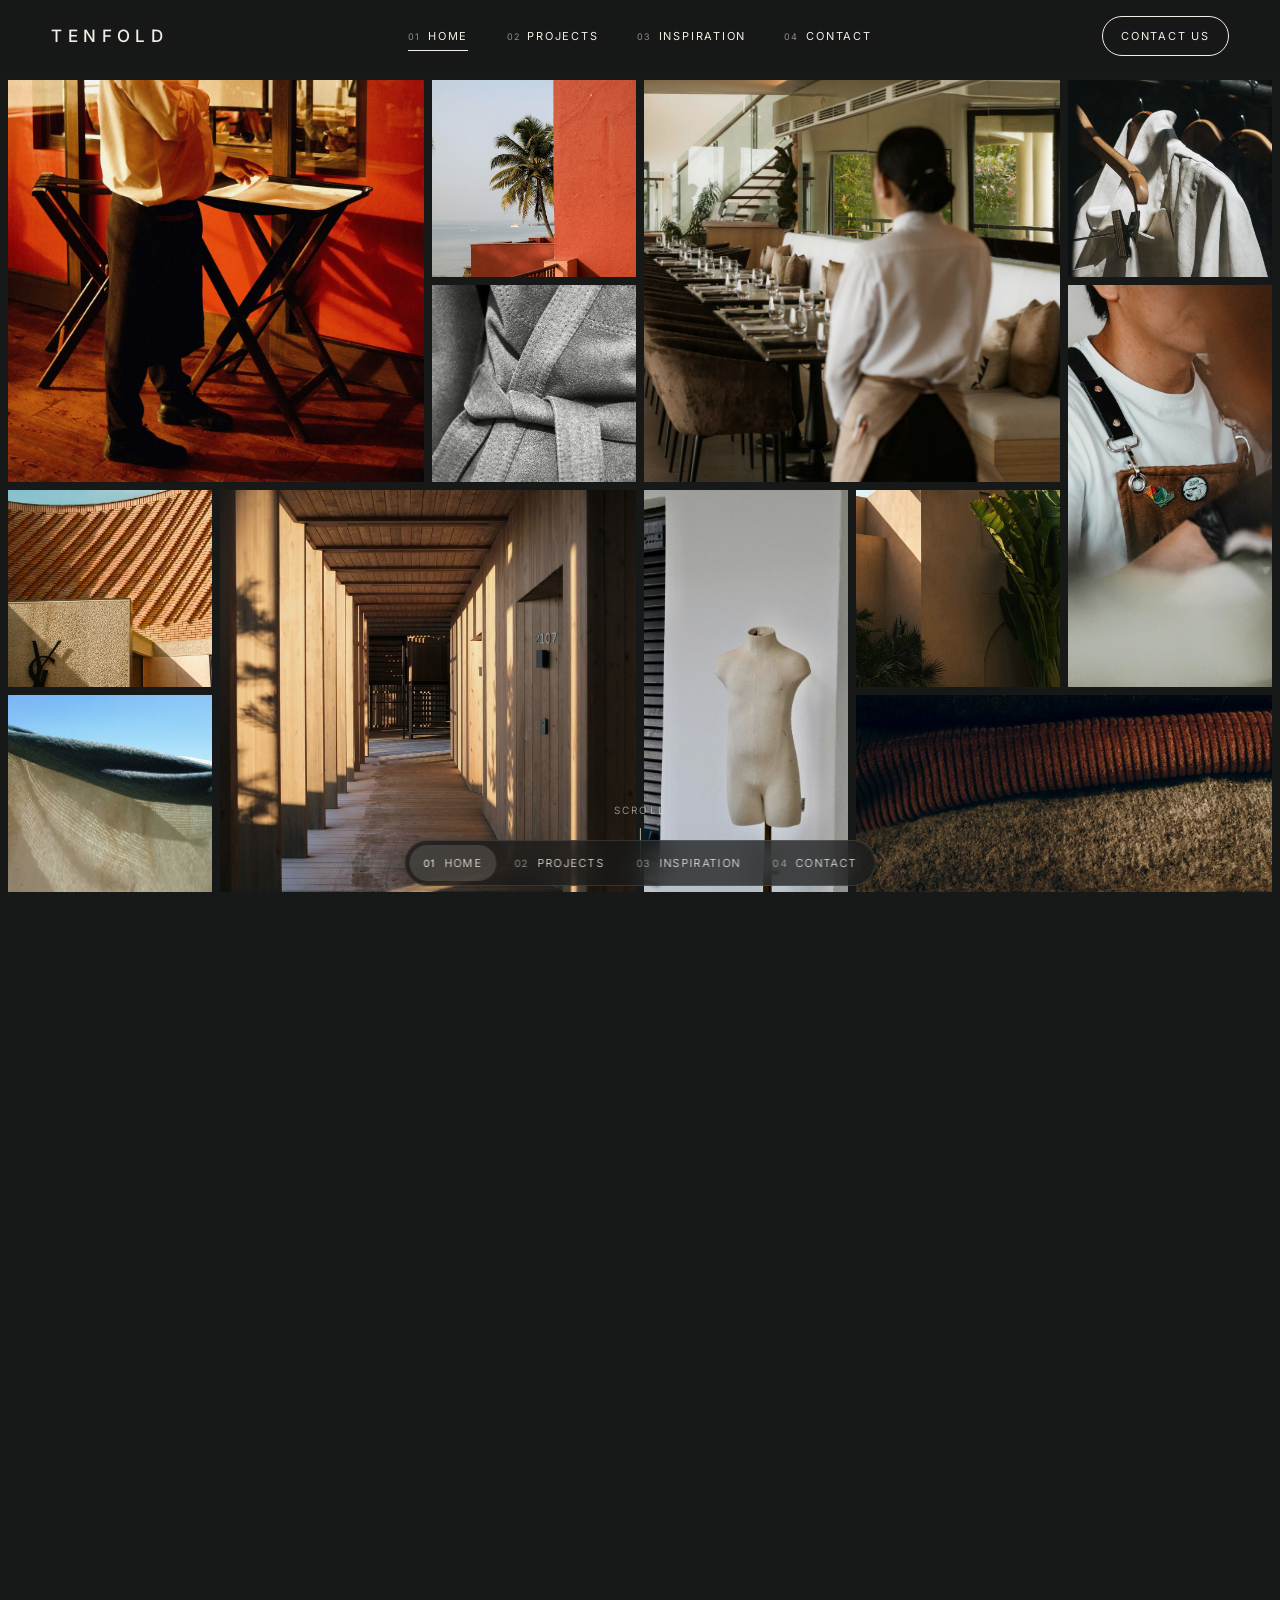
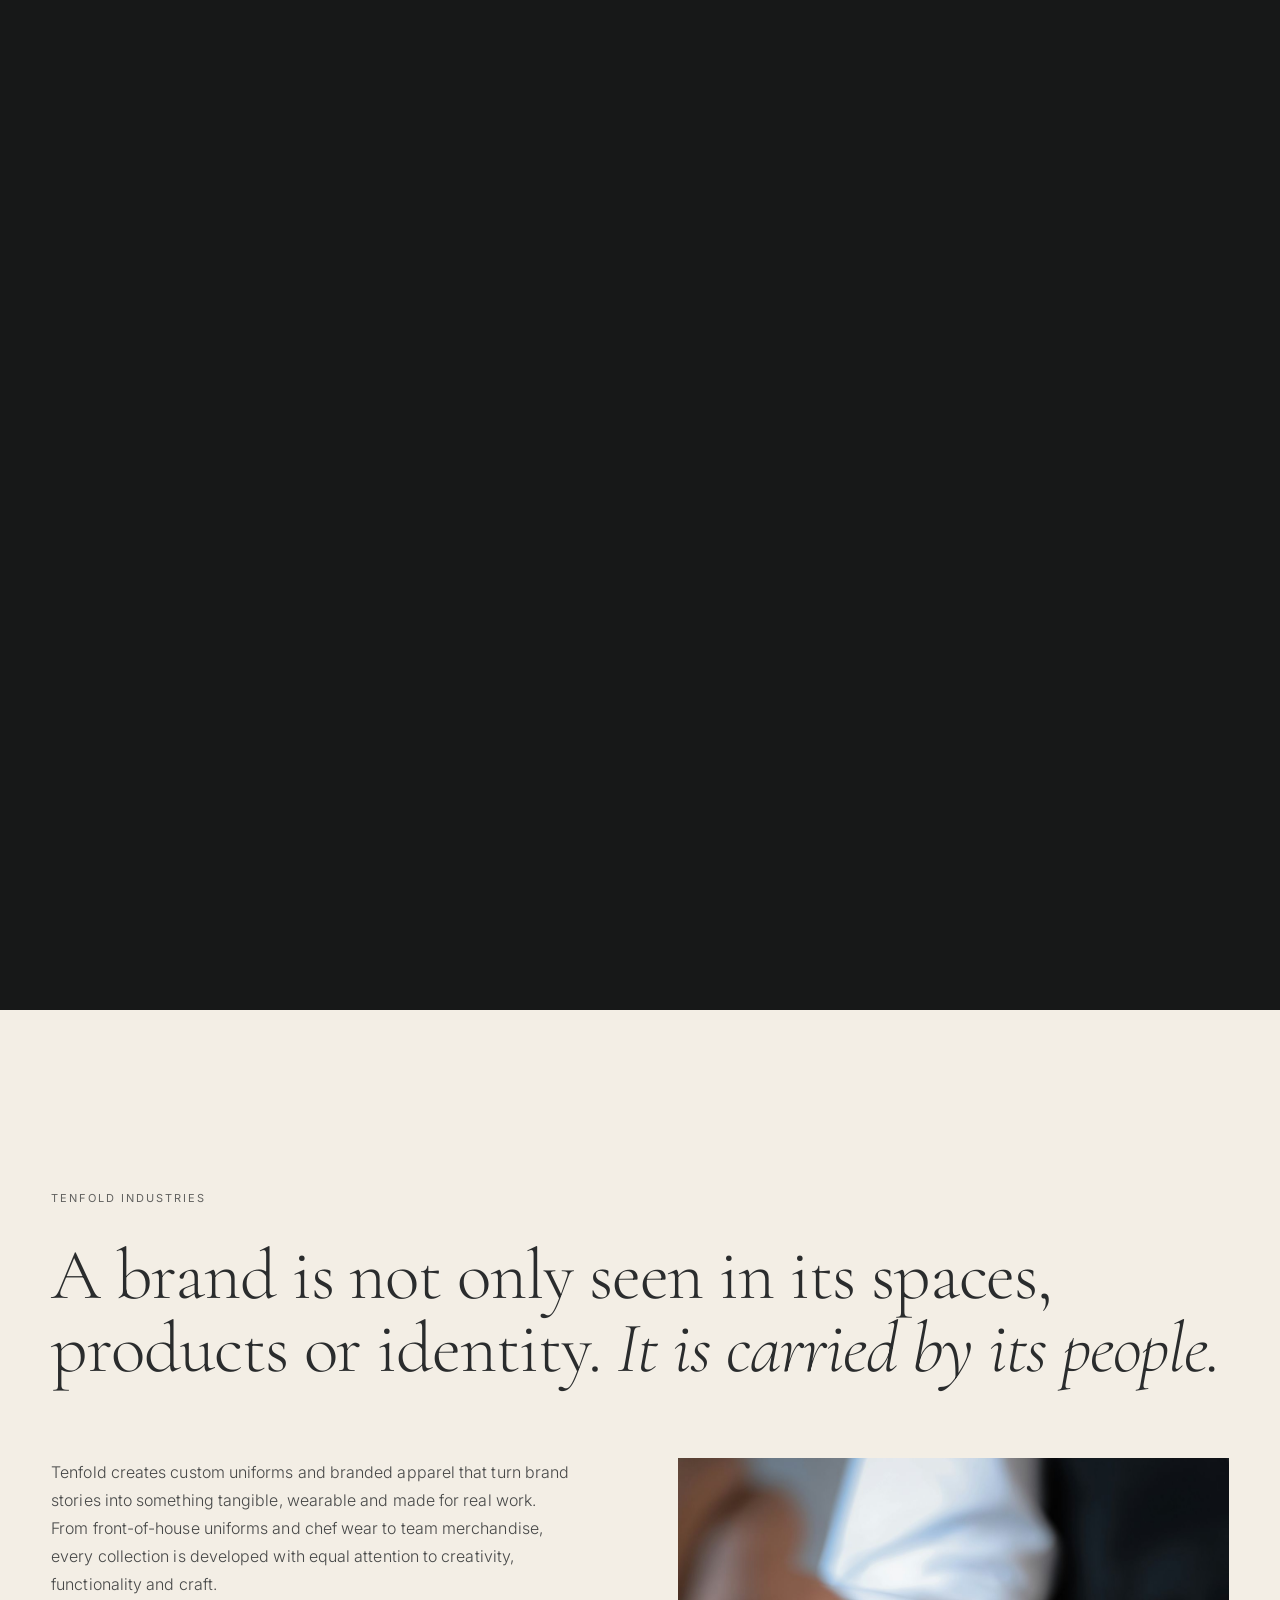
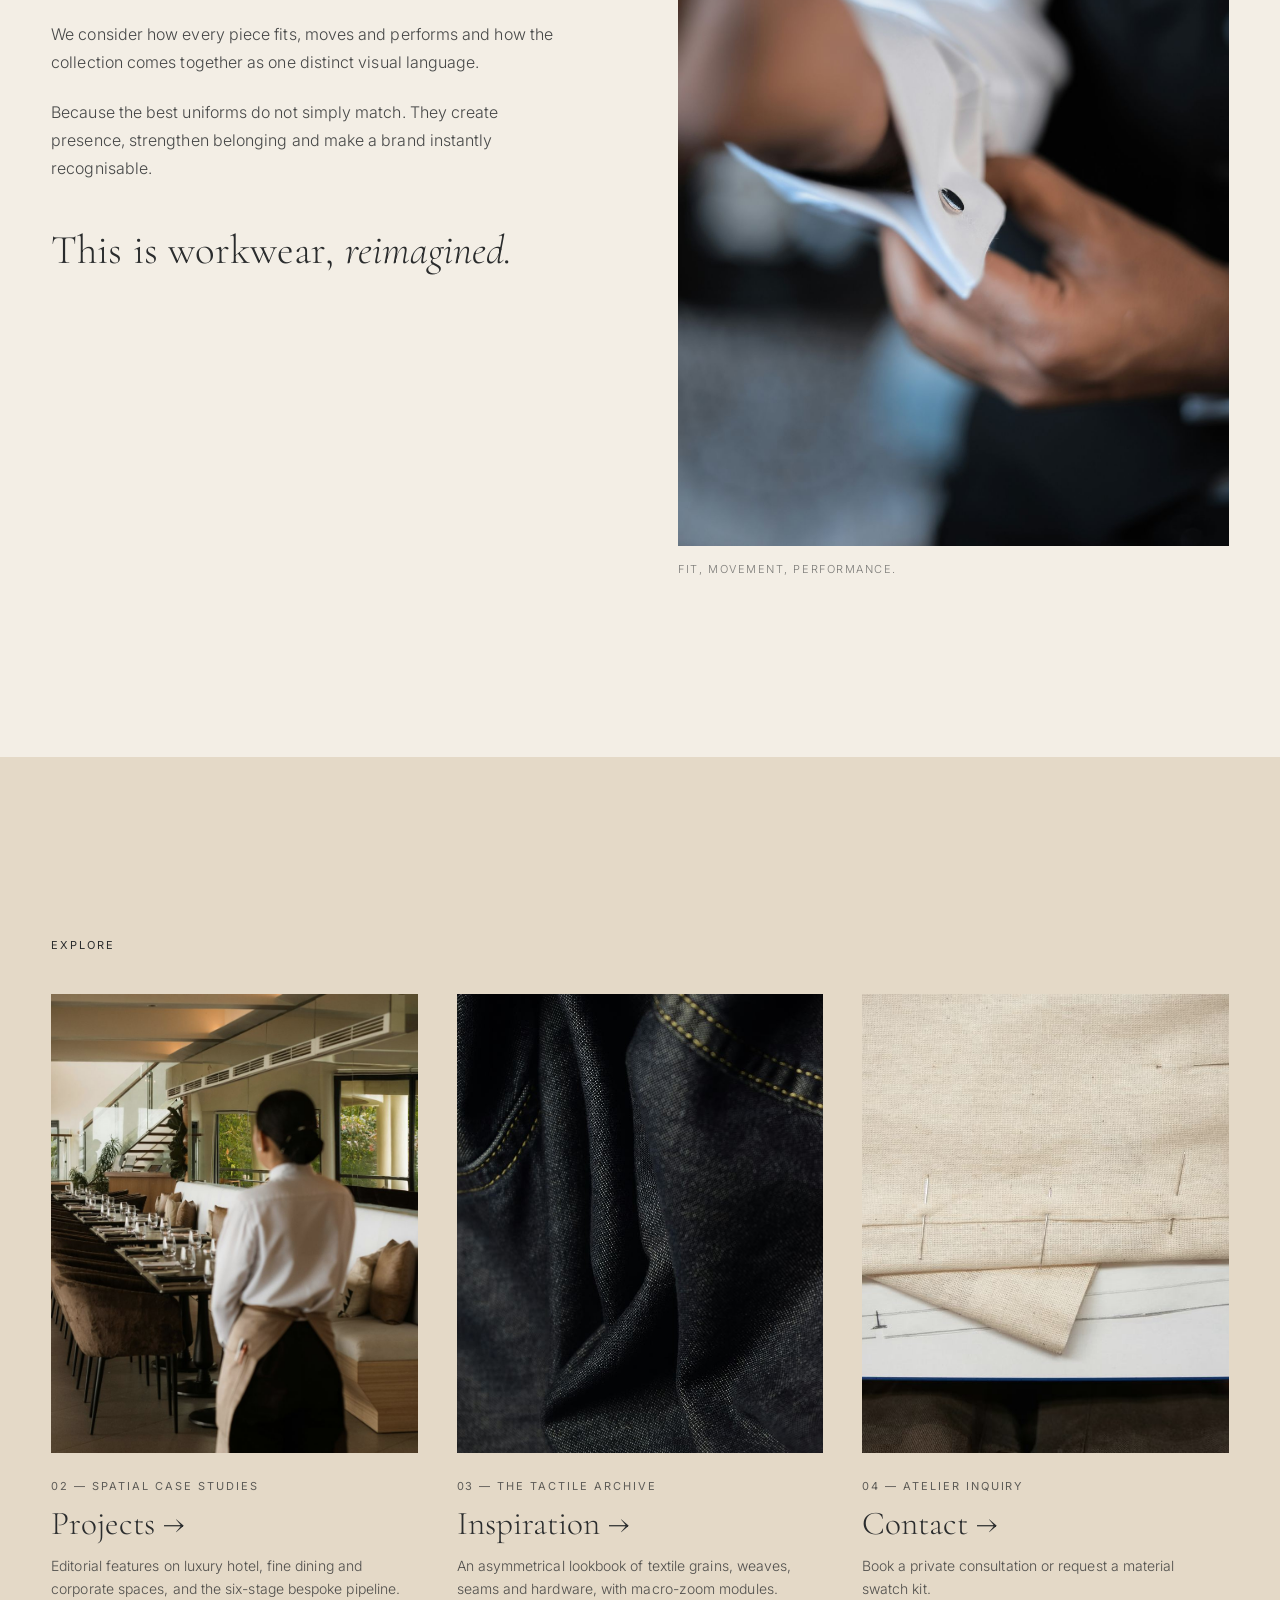
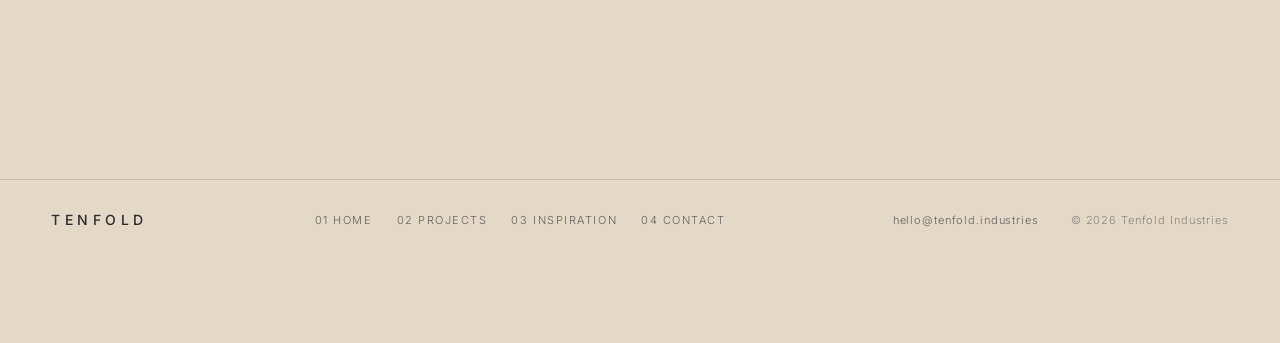
==== index.html @ e068f395 "Publish Tenfold website preview for GitHub Pages. Co-authored-by: Cursor <cursoragent@cursor.com>" ====
<!DOCTYPE html>
<html lang="en">
<head>
  <meta charset="utf-8" />
  <meta name="viewport" content="width=device-width, initial-scale=1" />
  <title>Tenfold Industries — It starts with people.</title>
  <meta name="description" content="Tenfold creates custom uniforms and branded apparel that turn brand stories into something tangible, wearable and made for real work. This is workwear, reimagined." />
  <meta property="og:title" content="Tenfold Industries — It starts with people." />
  <meta property="og:description" content="Tenfold creates custom uniforms and branded apparel that turn brand stories into something tangible, wearable and made for real work. This is workwear, reimagined." />
  <meta property="og:image" content="assets/img/foldshadows-lg.jpg" />
  <link rel="icon" href="data:image/svg+xml,%3Csvg xmlns='http://www.w3.org/2000/svg' viewBox='0 0 32 32'%3E%3Crect width='32' height='32' fill='%232a2c2d'/%3E%3Cpath d='M8 9h16v3h-6.5v11h-3V12H8z' fill='%23f3eee5'/%3E%3C/svg%3E" />
  <link rel="preconnect" href="https://fonts.googleapis.com" />
  <link rel="preconnect" href="https://fonts.gstatic.com" crossorigin />
  <link href="https://fonts.googleapis.com/css2?family=Cormorant+Garamond:ital,wght@0,300;0,400;0,500;1,300;1,400&family=Inter:wght@300;400;500&display=swap" rel="stylesheet" />
  <link rel="stylesheet" href="css/style.css" />
</head>
<body data-page="home">

  <!-- ===================== STICKY TOP NAVIGATION ===================== -->
  <header class="nav" id="nav">
    <a class="nav__brand" href="index.html" aria-label="Tenfold Industries — home">TENFOLD</a>
    <nav class="nav__links" aria-label="Primary">
      <a href="index.html" data-page="home" aria-current="page"><span>01</span>Home</a>
      <a href="projects.html" data-page="projects"><span>02</span>Projects</a>
      <a href="inspiration.html" data-page="inspiration"><span>03</span>Inspiration</a>
      <a href="contact.html" data-page="contact"><span>04</span>Contact</a>
    </nav>
    <button class="nav__cta" type="button" data-open-lightbox>Contact us</button>
    <button class="nav__burger" type="button" aria-label="Open menu" aria-expanded="false" data-menu-toggle>
      <i></i><i></i>
    </button>
  </header>

  <!-- Mobile menu -->
  <div class="menu" id="menu" aria-hidden="true">
    <a href="index.html" data-page="home"><span>01</span>Cinematic Entry</a>
    <a href="projects.html" data-page="projects"><span>02</span>Spatial Case Studies</a>
    <a href="inspiration.html" data-page="inspiration"><span>03</span>The Tactile Archive</a>
    <a href="contact.html" data-page="contact"><span>04</span>Atelier Inquiry</a>
    <button type="button" class="menu__cta" data-open-lightbox data-menu-close>Contact us</button>
  </div>

  <main id="top">

    <!-- ===================== 01. CINEMATIC ENTRY / MASTHEAD ===================== -->
    <section class="masthead" id="masthead" data-theme="dark" aria-label="Cinematic entry">
      <div class="masthead__sticky">

        <!-- Stage 2: full-bleed loop of tailored drapes & architectural silhouettes -->
        <div class="loop" id="loop" aria-hidden="true">
          <video class="loop__video" muted loop playsinline preload="none" poster="assets/img/foldshadows-lg.jpg">
            <!-- Drop final footage here: assets/video/drape-loop.mp4 (H.264, 1920×1080, 15–25s, silent) -->
            <source src="assets/video/drape-loop.mp4" type="video/mp4" />
          </video>
          <div class="loop__frames">
            <img src="assets/img/foldshadows-lg.jpg" alt="" />
            <img src="assets/img/material_thin-lg.jpg" alt="" />
            <img src="assets/img/seethrough-lg.jpg" alt="" />
            <img src="assets/img/curves-lg.jpg" alt="" />
            <img src="assets/img/workspace-lg.jpg" alt="" />
            <img src="assets/img/folds-lg.jpg" alt="" />
          </div>
          <div class="loop__veil"></div>
        </div>

        <!-- Stage 1: full-bleed photo collage -->
        <div class="collage" id="collage">
          <figure class="collage__tile t1"  style="--dx:-18vw; --dy:-10vh"><img src="assets/img/bartender-md.jpg"   alt="Bartender in a tailored shirt at a hotel bar" /></figure>
          <figure class="collage__tile t2"  style="--dx:-6vw;  --dy:-22vh"><img src="assets/img/tropical-md.jpg"    alt="Terracotta façade with palm against the sky" /></figure>
          <figure class="collage__tile t3"  style="--dx:6vw;   --dy:-20vh"><img src="assets/img/restaruants-md.jpg" alt="Server in a white shirt in a dining room" /></figure>
          <figure class="collage__tile t4"  style="--dx:20vw;  --dy:-12vh"><img src="assets/img/hangers-md.jpg"     alt="White garments on a rail" /></figure>
          <figure class="collage__tile t5"  style="--dx:-22vw; --dy:4vh"><img src="assets/img/folds-md.jpg"         alt="Knotted grey wool belt" /></figure>
          <figure class="collage__tile t6"  style="--dx:-4vw;  --dy:6vh"><img src="assets/img/waiter1-md.jpg"       alt="Barista in a leather apron" /></figure>
          <figure class="collage__tile t7"  style="--dx:4vw;   --dy:8vh"><img src="assets/img/curves-md.jpg"        alt="Curved architecture in warm light" /></figure>
          <figure class="collage__tile t8"  style="--dx:22vw;  --dy:4vh"><img src="assets/img/workspace-md.jpg"     alt="Sunlit corridor of a hotel" /></figure>
          <figure class="collage__tile t9"  style="--dx:-18vw; --dy:22vh"><img src="assets/img/blankcanvas-md.jpg"  alt="Dress form by a window" /></figure>
          <figure class="collage__tile t10" style="--dx:-5vw;  --dy:24vh"><img src="assets/img/edges-md.jpg"        alt="Shadows on a plaster wall" /></figure>
          <figure class="collage__tile t11" style="--dx:6vw;   --dy:26vh"><img src="assets/img/seethrough-md.jpg"   alt="Linen catching the light" /></figure>
          <figure class="collage__tile t12" style="--dx:18vw;  --dy:22vh"><img src="assets/img/stacking-md.jpg"     alt="Stacked textiles in earth tones" /></figure>
        </div>

        <!-- Copy that surfaces during the transition -->
        <div class="masthead__copy">
          <p class="index">[ 01. Cinematic Entry ]</p>
          <h1 class="masthead__title">It starts<br /><em>with people.</em></h1>
          <p class="masthead__sub">A modern uniform design house, bridging high fashion and functional utility.</p>
        </div>

        <div class="masthead__cue" aria-hidden="true">
          <span>Scroll</span><i></i>
        </div>
      </div>
    </section>

    <!-- ===================== MANIFESTO (homepage text) ===================== -->
    <section class="manifesto" id="manifesto" data-theme="light" aria-label="Manifesto">
      <div class="wrap manifesto__grid">
        <div class="manifesto__lead reveal">
          <p class="eyebrow">Tenfold Industries</p>
          <h2 class="display">A brand is not only seen in its spaces, products or identity. <em>It is carried by its people.</em></h2>
        </div>
        <div class="manifesto__body">
          <p class="reveal">Tenfold creates custom uniforms and branded apparel that turn brand stories into something tangible, wearable and made for real work. From front-of-house uniforms and chef wear to team merchandise, every collection is developed with equal attention to creativity, functionality and craft.</p>
          <p class="reveal">We consider how every piece fits, moves and performs and how the collection comes together as one distinct visual language.</p>
          <p class="reveal">Because the best uniforms do not simply match. They create presence, strengthen belonging and make a brand instantly recognisable.</p>
          <p class="manifesto__tag reveal">This is workwear, <em>reimagined.</em></p>
        </div>
        <figure class="manifesto__img reveal">
          <img src="assets/img/waiter2-lg.jpg" alt="A cuff being fastened on a white shirt" loading="lazy" />
          <figcaption>Fit, movement, performance.</figcaption>
        </figure>
      </div>
    </section>


    <!-- ===================== EXPLORE — doorways to the other pages ===================== -->
    <section class="explore" id="explore" data-theme="oat" aria-label="Explore">
      <div class="wrap">
        <p class="index reveal">Explore</p>
        <div class="explore__grid">
          <a class="card reveal" href="projects.html">
            <figure><img src="assets/img/restaruants-md.jpg" alt="Server in a white shirt in a dining room" loading="lazy" /></figure>
            <p class="eyebrow">02 — Spatial Case Studies</p>
            <h3>Projects <em>→</em></h3>
            <p>Editorial features on luxury hotel, fine dining and corporate spaces, and the six-stage bespoke pipeline.</p>
          </a>
          <a class="card reveal" href="inspiration.html">
            <figure><img src="assets/img/material_denim-md.jpg" alt="Selvedge denim detail" loading="lazy" /></figure>
            <p class="eyebrow">03 — The Tactile Archive</p>
            <h3>Inspiration <em>→</em></h3>
            <p>An asymmetrical lookbook of textile grains, weaves, seams and hardware, with macro-zoom modules.</p>
          </a>
          <a class="card reveal" href="contact.html">
            <figure><img src="assets/img/measurements-md.jpg" alt="Pattern paper and measuring tools" loading="lazy" /></figure>
            <p class="eyebrow">04 — Atelier Inquiry</p>
            <h3>Contact <em>→</em></h3>
            <p>Book a private consultation or request a material swatch kit.</p>
          </a>
        </div>
      </div>
    </section>
  </main>

  <!-- ===================== STICKY FOOTER NAVIGATION (slim) ===================== -->
  <footer class="footer footer--slim" data-theme="oat">
    <div class="wrap footer__slim">
      <a class="footer__brand" href="index.html">TENFOLD</a>
      <nav class="footer__nav" aria-label="Footer"><a href="index.html">01 Home</a> <a href="projects.html">02 Projects</a> <a href="inspiration.html">03 Inspiration</a> <a href="contact.html">04 Contact</a></nav>
      <a class="footer__mail" href="mailto:hello@tenfold.industries">hello@tenfold.industries</a>
      <span class="footer__copy">© <span class="year"></span> Tenfold Industries</span>
    </div>
  </footer>

  <!-- ===================== STICKY BOTTOM DOCK (secondary navigation) ===================== -->
  <nav class="dock" id="dock" aria-label="Page index">
    <a href="index.html" data-page="home"><b>01</b><span>Home</span></a>
    <a href="projects.html" data-page="projects"><b>02</b><span>Projects</span></a>
    <a href="inspiration.html" data-page="inspiration"><b>03</b><span>Inspiration</span></a>
    <a href="contact.html" data-page="contact"><b>04</b><span>Contact</span></a>
  </nav>

  <!-- ===================== CONTACT LIGHTBOX ===================== -->
  <div class="lightbox" id="lightbox" role="dialog" aria-modal="true" aria-labelledby="lb-title" aria-hidden="true">
    <div class="lightbox__backdrop" data-close-lightbox></div>
    <div class="lightbox__panel">
      <button type="button" class="lightbox__close" aria-label="Close" data-close-lightbox>×</button>
      <figure class="lightbox__img"><img src="assets/img/blankcanvas-md.jpg" alt="" /></figure>
      <form class="form" id="form-contact" novalidate>
        <p class="eyebrow">Contact us</p>
        <h3 id="lb-title">Tell us about <em>your people.</em></h3>
        <div class="field"><label for="l-name">Name</label><input id="l-name" name="name" type="text" required /></div>
        <div class="field"><label for="l-email">Email</label><input id="l-email" name="email" type="email" required /></div>
        <div class="field"><label for="l-msg">Message</label><textarea id="l-msg" name="message" rows="4" required></textarea></div>
        <button type="submit" class="btn btn--solid">Send</button>
        <p class="form__ok" role="status" aria-live="polite"></p>
        <p class="lightbox__alt">Or write to <a href="mailto:hello@tenfold.industries">hello@tenfold.industries</a></p>
      </form>
    </div>
  </div>

  <script src="js/main.js" defer></script>
</body>
</html>
---- css/style.css ----
/* =====================================================================
   TENFOLD INDUSTRIES — Website 2.0
   Design system: "Heavy Minimalism"
   Aman-level serenity · Nordic Knots-level tactility · Samanamel-level restraint
   ===================================================================== */

:root {
  /* palette — warm alabaster, soft oat, sage, charcoal slate */
  --alabaster: #f3eee5;
  --oat: #e4d9c7;
  --oat-deep: #cfc1a9;
  --sage: #8c9a86;
  --sage-deep: #6f7d6a;
  --slate: #2a2c2d;
  --ink: #171818;
  --clay: #a9573a;
  --line: rgba(23, 24, 24, 0.14);
  --line-light: rgba(243, 238, 229, 0.18);

  /* type */
  --serif: "Cormorant Garamond", "Cormorant", Garamond, "Times New Roman", serif;
  --sans: "Inter", -apple-system, BlinkMacSystemFont, "Helvetica Neue", Arial, sans-serif;

  /* rhythm */
  --gutter: clamp(20px, 4vw, 64px);
  --section: clamp(96px, 14vw, 200px);
  --nav-h: 72px;
  --dock-h: 44px;
  --ease: cubic-bezier(0.22, 0.61, 0.36, 1);
  --ease-out: cubic-bezier(0.16, 1, 0.3, 1);
}

/* ---------- reset ---------- */
*, *::before, *::after { box-sizing: border-box; }
html { scroll-behavior: smooth; -webkit-text-size-adjust: 100%; }
body {
  margin: 0;
  font-family: var(--sans);
  font-weight: 300;
  font-size: 15px;
  line-height: 1.65;
  letter-spacing: 0.005em;
  color: var(--slate);
  background: var(--alabaster);
  -webkit-font-smoothing: antialiased;
  -moz-osx-font-smoothing: grayscale;
  overflow-x: hidden;
}
img, video { display: block; max-width: 100%; height: auto; }
a { color: inherit; text-decoration: none; }
button { font: inherit; color: inherit; background: none; border: 0; cursor: pointer; }
h1, h2, h3, h4, p, figure, ol, ul, blockquote, address { margin: 0; }
ol, ul { padding: 0; list-style: none; }
address { font-style: normal; }
::selection { background: var(--sage); color: var(--alabaster); }

.wrap { width: 100%; max-width: 1560px; margin: 0 auto; padding-inline: var(--gutter); }

/* ---------- type scale ---------- */
.display {
  font-family: var(--serif);
  font-weight: 300;
  font-size: clamp(38px, 5.6vw, 92px);
  line-height: 1.02;
  letter-spacing: -0.015em;
  text-wrap: balance;
}
.display em, .display-sm em, h3 em, h1 em { font-style: italic; font-weight: 300; }
.display-sm {
  font-family: var(--serif);
  font-weight: 300;
  font-size: clamp(30px, 3.4vw, 54px);
  line-height: 1.06;
  letter-spacing: -0.01em;
}
.eyebrow, .index {
  font-family: var(--sans);
  font-weight: 400;
  font-size: 11px;
  letter-spacing: 0.18em;
  text-transform: uppercase;
  opacity: 0.72;
}
.index { opacity: 0.6; margin-bottom: 28px; }

/* ---------- reveal on scroll ---------- */
.reveal {
  opacity: 0;
  transform: translateY(28px);
  transition: opacity 1.1s var(--ease-out), transform 1.1s var(--ease-out);
}
.reveal.is-in { opacity: 1; transform: none; }
@media (prefers-reduced-motion: reduce) {
  .reveal { opacity: 1; transform: none; transition: none; }
  html { scroll-behavior: auto; }
}

/* ---------- buttons ---------- */
.btn {
  display: inline-flex; align-items: center; gap: 12px;
  height: 52px; padding: 0 28px;
  font-size: 12px; font-weight: 400; letter-spacing: 0.16em; text-transform: uppercase;
  border-radius: 999px;
  transition: background 0.5s var(--ease), color 0.5s var(--ease), border-color 0.5s var(--ease), transform 0.5s var(--ease);
}
.btn--solid { background: var(--slate); color: var(--alabaster); }
.btn--solid:hover { background: var(--ink); transform: translateY(-1px); }
.btn--line { border: 1px solid currentColor; }
.btn--line:hover { background: var(--slate); color: var(--alabaster); border-color: var(--slate); }

/* =====================================================================
   NAVIGATION — sticky top bar
   ===================================================================== */
.nav {
  position: fixed; inset: 0 0 auto 0; z-index: 60;
  height: var(--nav-h);
  display: grid; grid-template-columns: 1fr auto 1fr; align-items: center;
  padding-inline: var(--gutter);
  color: var(--alabaster);
  mix-blend-mode: normal;
  transition: color 0.6s var(--ease), background 0.6s var(--ease), backdrop-filter 0.6s;
}
.nav::before {
  content: ""; position: absolute; inset: 0; z-index: -1;
  background: linear-gradient(to bottom, rgba(23,24,24,0.42), rgba(23,24,24,0));
  opacity: 1; transition: opacity 0.6s var(--ease);
}
.nav.is-light { color: var(--slate); }
.nav.is-light::before { opacity: 0; }
.nav.is-scrolled { backdrop-filter: blur(14px); -webkit-backdrop-filter: blur(14px); }
.nav.is-scrolled.is-light { background: rgba(243, 238, 229, 0.78); }
.nav.is-scrolled.is-light::before { opacity: 0; }
.nav.is-scrolled:not(.is-light) { background: rgba(23, 24, 24, 0.5); }
.nav.is-scrolled:not(.is-light)::before { opacity: 0; }

.nav__brand {
  font-family: var(--sans); font-weight: 500; font-size: 17px; letter-spacing: 0.32em;
  justify-self: start;
}
.nav__links { display: flex; gap: clamp(22px, 3vw, 44px); justify-self: center; }
.nav__links a, .nav__cta {
  font-size: 11px; letter-spacing: 0.16em; text-transform: uppercase; font-weight: 400;
  position: relative; padding-block: 6px;
}
.nav__links a span { font-size: 9px; opacity: 0.55; margin-right: 8px; letter-spacing: 0.1em; }
.nav__links a::after {
  content: ""; position: absolute; left: 0; right: 0; bottom: 0; height: 1px;
  background: currentColor; transform: scaleX(0); transform-origin: left;
  transition: transform 0.5s var(--ease);
}
.nav__links a:hover::after, .nav__links a.is-active::after { transform: scaleX(1); }
.nav__cta { justify-self: end; border: 1px solid currentColor; border-radius: 999px; padding: 10px 18px; transition: background 0.4s, color 0.4s; }
.nav__cta:hover { background: currentColor; }
.nav__cta:hover { color: var(--alabaster); background: var(--slate); border-color: var(--slate); }
.nav:not(.is-light) .nav__cta:hover { color: var(--slate); background: var(--alabaster); border-color: var(--alabaster); }

.nav__burger { display: none; justify-self: end; width: 40px; height: 40px; position: relative; }
.nav__burger i { position: absolute; left: 8px; right: 8px; height: 1px; background: currentColor; transition: transform 0.4s var(--ease), top 0.4s var(--ease); }
.nav__burger i:nth-child(1) { top: 15px; }
.nav__burger i:nth-child(2) { top: 24px; }
.nav__burger[aria-expanded="true"] i:nth-child(1) { top: 20px; transform: rotate(45deg); }
.nav__burger[aria-expanded="true"] i:nth-child(2) { top: 20px; transform: rotate(-45deg); }

.menu {
  position: fixed; inset: 0; z-index: 55;
  background: var(--slate); color: var(--alabaster);
  display: flex; flex-direction: column; justify-content: center; gap: 8px;
  padding: var(--gutter);
  opacity: 0; pointer-events: none; transition: opacity 0.5s var(--ease);
}
.menu.is-open { opacity: 1; pointer-events: auto; }
.menu a { font-family: var(--serif); font-size: clamp(34px, 9vw, 56px); line-height: 1.1; font-weight: 300; }
.menu a span { font-family: var(--sans); font-size: 11px; letter-spacing: 0.16em; opacity: 0.5; margin-right: 16px; vertical-align: middle; }
.menu a.is-active { font-style: italic; }
.menu__cta { margin-top: 32px; align-self: flex-start; border: 1px solid currentColor; border-radius: 999px; padding: 14px 26px; font-size: 12px; letter-spacing: 0.16em; text-transform: uppercase; }

/* =====================================================================
   01. CINEMATIC ENTRY — masthead
   Stage 1: collage · Stage 2: loop. Driven by --p (0 → 1) set in JS.
   ===================================================================== */
.masthead { position: relative; height: 290vh; background: var(--ink); color: var(--alabaster); --p: 0; }
.masthead__sticky { position: sticky; top: 0; height: 100vh; height: 100svh; overflow: hidden; }

/* -- loop -- */
.loop { position: absolute; inset: 0; opacity: calc((var(--p) - 0.38) / 0.3); }
.loop__video, .loop__frames { position: absolute; inset: 0; }
.loop__video { width: 100%; height: 100%; object-fit: cover; opacity: 0; transition: opacity 1.4s var(--ease); }
.loop.has-video .loop__video { opacity: 1; }
.loop.has-video .loop__frames { display: none; }
.loop__frames img {
  position: absolute; inset: -6%; width: 112%; height: 112%; object-fit: cover;
  opacity: 0; animation: loopFrame 36s infinite var(--ease);
  filter: saturate(0.92) contrast(1.02);
}
.loop__frames img:nth-child(1) { animation-delay: 0s; }
.loop__frames img:nth-child(2) { animation-delay: 6s; }
.loop__frames img:nth-child(3) { animation-delay: 12s; }
.loop__frames img:nth-child(4) { animation-delay: 18s; }
.loop__frames img:nth-child(5) { animation-delay: 24s; }
.loop__frames img:nth-child(6) { animation-delay: 30s; }
@keyframes loopFrame {
  0%   { opacity: 0; transform: scale(1) translate3d(0, 0, 0); }
  5%   { opacity: 1; }
  18%  { opacity: 1; }
  25%  { opacity: 0; transform: scale(1.08) translate3d(-1.5%, 1%, 0); }
  100% { opacity: 0; transform: scale(1.08) translate3d(-1.5%, 1%, 0); }
}
.loop__veil {
  position: absolute; inset: 0;
  background:
    linear-gradient(to top, rgba(23,24,24,0.72) 0%, rgba(23,24,24,0.15) 45%, rgba(23,24,24,0.1) 100%);
}
.loop.is-paused .loop__frames img { animation-play-state: paused; }

/* -- collage -- */
.collage {
  position: absolute; inset: 0; z-index: 2;
  display: grid; gap: 8px; padding: calc(var(--nav-h) + 8px) 8px 8px;
  grid-template-columns: repeat(6, 1fr);
  grid-template-rows: repeat(4, 1fr);
  opacity: calc(1 - (var(--p) - 0.42) / 0.22);
  pointer-events: none;
}
.collage__tile { position: relative; overflow: hidden; background: var(--slate);
  transform: translate3d(calc(var(--dx) * var(--p) * 1.15), calc(var(--dy) * var(--p) * 1.15), 0) scale(calc(1 + var(--p) * 0.12));
  will-change: transform;
}
.collage__tile img { width: 100%; height: 100%; object-fit: cover; filter: saturate(0.9); transform: scale(1.02); }

/* Asymmetrical phonebook layout — 6×4 cells */
.t1  { grid-column: 1 / span 2; grid-row: 1 / span 2; }
.t2  { grid-column: 3 / span 1; grid-row: 1 / span 1; }
.t3  { grid-column: 4 / span 2; grid-row: 1 / span 2; }
.t4  { grid-column: 6 / span 1; grid-row: 1 / span 1; }
.t5  { grid-column: 3 / span 1; grid-row: 2 / span 1; }
.t6  { grid-column: 6 / span 1; grid-row: 2 / span 2; }
.t7  { grid-column: 1 / span 1; grid-row: 3 / span 1; }
.t8  { grid-column: 2 / span 2; grid-row: 3 / span 2; }
.t9  { grid-column: 4 / span 1; grid-row: 3 / span 2; }
.t10 { grid-column: 5 / span 1; grid-row: 3 / span 1; }
.t11 { grid-column: 1 / span 1; grid-row: 4 / span 1; }
.t12 { grid-column: 5 / span 2; grid-row: 4 / span 1; }

/* -- copy -- */
.masthead__copy {
  position: absolute; z-index: 3; left: var(--gutter); right: var(--gutter); bottom: clamp(72px, 12vh, 140px);
  opacity: calc((var(--p) - 0.55) / 0.2);
  transform: translateY(calc((1 - clamp(0, (var(--p) - 0.55) / 0.25, 1)) * 36px));
  max-width: 1100px;
}
.masthead__copy .index { margin-bottom: 20px; }
.masthead__title {
  font-family: var(--serif); font-weight: 300;
  font-size: clamp(56px, 10.5vw, 176px); line-height: 0.92; letter-spacing: -0.025em;
  text-transform: uppercase;
}
.masthead__title em { text-transform: none; }
.masthead__sub { margin-top: 28px; max-width: 420px; font-size: 14px; opacity: 0.8; }

.masthead__cue {
  position: absolute; z-index: 4; left: 50%; bottom: 28px; transform: translateX(-50%);
  display: flex; flex-direction: column; align-items: center; gap: 10px;
  font-size: 10px; letter-spacing: 0.22em; text-transform: uppercase; opacity: calc(0.7 - var(--p) * 2);
}
.masthead__cue i { width: 1px; height: 44px; background: currentColor; transform-origin: top; animation: cue 2.2s infinite var(--ease); }
@keyframes cue { 0% { transform: scaleY(0); } 50% { transform: scaleY(1); } 100% { transform: scaleY(0); transform-origin: bottom; } }

/* Fallback for browsers without CSS calc-driven opacity clamping: clamp via JS classes */
.masthead.stage-2 .collage { pointer-events: none; }

/* =====================================================================
   MANIFESTO
   ===================================================================== */
.manifesto { background: var(--alabaster); padding-block: var(--section); }
.manifesto__grid {
  display: grid; grid-template-columns: 1fr 1fr; column-gap: clamp(32px, 6vw, 120px); row-gap: 72px;
}
.manifesto__lead { grid-column: 1 / -1; max-width: 1180px; }
.manifesto__lead .eyebrow { margin-bottom: 32px; }
.manifesto__body { display: flex; flex-direction: column; gap: 22px; max-width: 520px; font-size: 16px; line-height: 1.75; }
.manifesto__body p { color: rgba(42, 44, 45, 0.86); }
.manifesto__tag { font-family: var(--serif); font-size: clamp(30px, 3.2vw, 46px); line-height: 1.1; color: var(--slate) !important; margin-top: 24px; }
.manifesto__img { position: relative; }
.manifesto__img img { width: 100%; aspect-ratio: 4 / 5; object-fit: cover; }
.manifesto__img figcaption { margin-top: 14px; font-size: 11px; letter-spacing: 0.14em; text-transform: uppercase; opacity: 0.6; }

/* =====================================================================
   EXPLORE — doorways from the homepage to the other three pages
   ===================================================================== */
.explore { background: var(--oat); padding-block: var(--section); }
.explore .index { margin-bottom: 40px; }
.explore__grid { display: grid; grid-template-columns: repeat(3, 1fr); gap: clamp(20px, 3vw, 48px); }
.card { display: block; }
.card figure { overflow: hidden; margin-bottom: 24px; background: var(--oat-deep); }
.card figure img { width: 100%; aspect-ratio: 4 / 5; object-fit: cover; filter: saturate(0.9); transition: transform 1.2s var(--ease-out), filter 1.2s var(--ease-out); }
.card:hover figure img { transform: scale(1.04); filter: saturate(1); }
.card .eyebrow { margin-bottom: 12px; }
.card h3 { font-family: var(--serif); font-weight: 300; font-size: clamp(28px, 2.6vw, 40px); line-height: 1.05; margin-bottom: 12px; }
.card h3 em { font-style: normal; display: inline-block; transition: transform 0.6s var(--ease-out); }
.card:hover h3 em { transform: translateX(8px); }
.card p:not(.eyebrow) { font-size: 14px; color: rgba(42,44,45,0.8); max-width: 360px; }

/* =====================================================================
   02. SPATIAL CASE STUDIES — projects
   ===================================================================== */
.projects { background: var(--oat); padding-block: var(--section) 0; }
.section-head { max-width: 1180px; margin-bottom: clamp(64px, 9vw, 140px); }
.section-head__note { margin-top: 32px; max-width: 480px; font-size: 15px; opacity: 0.8; }

.feature {
  display: grid; grid-template-columns: 7fr 5fr; gap: clamp(32px, 5vw, 96px);
  padding: 0 var(--gutter) clamp(96px, 12vw, 180px);
  max-width: 1560px; margin: 0 auto; align-items: start;
}
.feature--flip .feature__media { order: 2; }
.feature__media img { width: 100%; aspect-ratio: 4 / 5; object-fit: cover; }
.feature__text { position: sticky; top: calc(var(--nav-h) + 24px); padding-top: 8px; }
.feature__num { font-family: var(--serif); font-size: clamp(64px, 7vw, 120px); line-height: 0.9; font-weight: 300; opacity: 0.22; margin-bottom: 24px; }
.feature__text .eyebrow { margin-bottom: 20px; }
.feature__text h3 { font-family: var(--serif); font-weight: 300; font-size: clamp(30px, 3.2vw, 50px); line-height: 1.06; letter-spacing: -0.01em; margin-bottom: 24px; }
.feature__text > p:not(.feature__num):not(.eyebrow) { max-width: 460px; font-size: 15px; line-height: 1.75; color: rgba(42,44,45,0.86); }
.spec { margin-top: 32px; border-top: 1px solid var(--line); }
.spec li { display: grid; grid-template-columns: 110px 1fr; gap: 16px; padding: 12px 0; border-bottom: 1px solid var(--line); font-size: 13px; }
.spec li span { font-size: 10px; letter-spacing: 0.16em; text-transform: uppercase; opacity: 0.55; padding-top: 2px; }
.feature__detail { margin-top: clamp(24px, 3vw, 48px); width: 42%; margin-left: auto; }
.feature--flip .feature__detail { margin-left: 0; margin-right: auto; }
.feature__detail img { aspect-ratio: 4 / 5; object-fit: cover; width: 100%; }

/* -- process / bespoke pipeline -- */
.process { background: var(--alabaster); padding-block: var(--section); border-top: 1px solid var(--line); }
.process__grid { display: grid; grid-template-columns: 5fr 7fr; gap: clamp(40px, 6vw, 120px); align-items: start; }
.process__sticky { position: sticky; top: calc(var(--nav-h) + 32px); }
.process__sticky .eyebrow { margin-bottom: 24px; }
.process__note { margin-top: 24px; max-width: 380px; font-size: 15px; opacity: 0.8; margin-bottom: 36px; }
.steps { border-top: 1px solid var(--line); }
.step { display: grid; grid-template-columns: 160px 1fr; gap: clamp(24px, 3vw, 48px); padding: 40px 0; border-bottom: 1px solid var(--line); align-items: start; }
.step figure img { width: 100%; aspect-ratio: 4 / 5; object-fit: cover; }
.step__num { font-size: 11px; letter-spacing: 0.18em; text-transform: uppercase; opacity: 0.6; margin-bottom: 16px; }
.step h4 { font-family: var(--serif); font-weight: 300; font-size: clamp(24px, 2.3vw, 34px); line-height: 1.12; margin-bottom: 16px; letter-spacing: -0.005em; }
.step p:not(.step__num) { max-width: 520px; font-size: 15px; line-height: 1.75; color: rgba(42,44,45,0.84); }

/* =====================================================================
   03. THE TACTILE ARCHIVE — inspiration
   ===================================================================== */
.archive { background: var(--slate); color: var(--alabaster); padding-block: var(--section); }
.archive .index { opacity: 0.55; }
.archive .section-head__note { opacity: 0.6; }

.lookbook {
  display: grid; gap: 10px; padding-inline: 10px;
  grid-template-columns: repeat(12, 1fr);
  grid-auto-rows: 10vw;
}
.swatch { position: relative; overflow: hidden; background: var(--ink); }
.swatch img { width: 100%; height: 100%; object-fit: cover; transform-origin: var(--mx, 50%) var(--my, 50%); transition: transform 0.9s var(--ease-out), filter 0.9s var(--ease-out); filter: saturate(0.9); }
.swatch figcaption {
  position: absolute; left: 18px; right: 18px; bottom: 16px; z-index: 2;
  display: flex; flex-direction: column; gap: 2px;
  font-size: 11px; letter-spacing: 0.08em; opacity: 0.85;
  text-shadow: 0 1px 12px rgba(0,0,0,0.5);
  transition: opacity 0.5s var(--ease);
}
.swatch figcaption span { font-family: var(--serif); font-size: 20px; letter-spacing: 0; line-height: 1.1; }
.swatch::after {
  content: ""; position: absolute; inset: 0; z-index: 1;
  background: linear-gradient(to top, rgba(23,24,24,0.55), rgba(23,24,24,0) 45%);
  transition: opacity 0.6s var(--ease);
}
/* macro-zoom modules */
.swatch.zoom { cursor: zoom-in; }
.swatch.zoom::before {
  content: "+"; position: absolute; top: 14px; right: 16px; z-index: 3;
  width: 30px; height: 30px; display: grid; place-items: center;
  border: 1px solid rgba(243,238,229,0.5); border-radius: 50%;
  font-family: var(--serif); font-size: 20px; line-height: 1; opacity: 0.8;
  transition: opacity 0.4s;
}
.swatch.zoom.is-zooming img { transform: scale(var(--z, 2.2)); filter: saturate(1); transition-duration: 0.5s; }
.swatch.zoom.is-zooming::after, .swatch.zoom.is-zooming::before, .swatch.zoom.is-zooming figcaption { opacity: 0; }

/* text swatches */
.swatch--text { background: var(--oat); color: var(--slate); display: grid; place-items: center; padding: clamp(24px, 3vw, 48px); }
.swatch--text::after { display: none; }
.swatch--sage { background: var(--sage); color: var(--alabaster); }
.swatch--text blockquote p { font-family: var(--serif); font-weight: 300; font-style: italic; font-size: clamp(22px, 2.1vw, 34px); line-height: 1.2; text-wrap: balance; }
.swatch--text cite { display: block; margin-top: 20px; font-style: normal; font-size: 10px; letter-spacing: 0.18em; text-transform: uppercase; opacity: 0.6; }

/* asymmetrical placement — 12 cols × 10 rows, fully tiled */
.s1  { grid-column: 1 / 5;   grid-row: 1 / 5; }
.s2  { grid-column: 5 / 8;   grid-row: 1 / 4; }
.s3  { grid-column: 8 / 10;  grid-row: 1 / 3; }
.s4  { grid-column: 10 / 13; grid-row: 1 / 4; }
.s5  { grid-column: 5 / 8;   grid-row: 4 / 6; }
.s6  { grid-column: 8 / 10;  grid-row: 3 / 6; }
.s7  { grid-column: 10 / 13; grid-row: 4 / 8; }
.s8  { grid-column: 1 / 5;   grid-row: 5 / 8; }
.s9  { grid-column: 5 / 8;   grid-row: 6 / 8; }
.s12 { grid-column: 8 / 10;  grid-row: 6 / 8; }
.s13 { grid-column: 1 / 4;   grid-row: 8 / 11; }
.s10 { grid-column: 4 / 6;   grid-row: 8 / 11; }
.s11 { grid-column: 6 / 8;   grid-row: 8 / 11; }
.s14 { grid-column: 8 / 13;  grid-row: 8 / 11; }

/* =====================================================================
   04. ATELIER INQUIRY — footer / contact
   ===================================================================== */
.inquiry { background: var(--alabaster); padding-top: var(--section); }
.inquiry__grid { display: grid; grid-template-columns: 1fr 1fr; gap: clamp(40px, 6vw, 120px); align-items: start; }

.form h3 { font-family: var(--serif); font-weight: 300; font-size: clamp(30px, 3vw, 44px); line-height: 1.08; margin-bottom: 16px; letter-spacing: -0.01em; }
.form__lead { max-width: 440px; font-size: 15px; opacity: 0.8; margin-bottom: 40px; }
.form__img { width: 42%; margin-bottom: 36px; }
.form__img img { aspect-ratio: 4 / 3; object-fit: cover; width: 100%; }
.field { display: flex; flex-direction: column; gap: 8px; margin-bottom: 26px; }
.field--row { display: grid; grid-template-columns: 1fr 1fr; gap: 24px; }
.field--row > div { display: flex; flex-direction: column; gap: 8px; }
.field label { font-size: 10px; letter-spacing: 0.18em; text-transform: uppercase; opacity: 0.6; }
.field input, .field select, .field textarea {
  font: inherit; font-size: 15px; color: var(--slate);
  background: transparent; border: 0; border-bottom: 1px solid var(--line);
  padding: 10px 0; border-radius: 0; outline: none; width: 100%; resize: vertical;
  transition: border-color 0.4s;
}
.field input:focus, .field select:focus, .field textarea:focus { border-bottom-color: var(--slate); }
.field input:user-invalid, .field textarea:user-invalid { border-bottom-color: var(--clay); }
.field select { appearance: none; -webkit-appearance: none; background: url("data:image/svg+xml,%3Csvg xmlns='http://www.w3.org/2000/svg' width='12' height='12' viewBox='0 0 12 12'%3E%3Cpath d='M2 4l4 4 4-4' fill='none' stroke='%232a2c2d' stroke-width='1'/%3E%3C/svg%3E") no-repeat right center; }
.chips { border: 0; padding: 0; margin: 0 0 32px; display: flex; flex-wrap: wrap; gap: 10px; }
.chips legend { font-size: 10px; letter-spacing: 0.18em; text-transform: uppercase; opacity: 0.6; margin-bottom: 14px; padding: 0; }
.chips label { position: relative; }
.chips input { position: absolute; opacity: 0; inset: 0; }
.chips span { display: inline-block; padding: 9px 16px; border: 1px solid var(--line); border-radius: 999px; font-size: 12px; transition: background 0.4s, color 0.4s, border-color 0.4s; cursor: pointer; }
.chips input:checked + span { background: var(--slate); color: var(--alabaster); border-color: var(--slate); }
.chips input:focus-visible + span { outline: 2px solid var(--sage); outline-offset: 2px; }
.form__ok { margin-top: 18px; font-size: 13px; color: var(--sage-deep); min-height: 1.4em; }
.form.is-sent .btn { pointer-events: none; opacity: 0.4; }

/* footer */
.footer { margin-top: var(--section); border-top: 1px solid var(--line); padding-bottom: calc(var(--dock-h) + 24px); }
.footer__top { display: grid; grid-template-columns: repeat(4, 1fr); gap: 32px; padding-block: 56px; font-size: 14px; line-height: 1.9; }
.footer__top .eyebrow { margin-bottom: 10px; }
.footer__top a:hover { text-decoration: underline; text-underline-offset: 4px; }
.footer__mark {
  font-family: var(--sans); font-weight: 500; letter-spacing: -0.02em;
  font-size: clamp(80px, 19.2vw, 320px); line-height: 0.82;
  padding-inline: var(--gutter); margin-top: 32px; color: var(--slate);
  user-select: none;
}
.footer__bottom { display: flex; justify-content: space-between; gap: 24px; padding-block: 28px 0; font-size: 11px; letter-spacing: 0.08em; opacity: 0.6; }

/* slim footer — shared by pages 01–03; the full footer lives on 04 Contact */
.footer--slim { margin-top: 0; padding: 0 0 calc(var(--dock-h) + 40px); background: var(--alabaster); color: var(--slate); }
.footer--slim[data-theme="oat"] { background: var(--oat); }
.footer--slim[data-theme="dark"] { background: var(--slate); color: var(--alabaster); border-top-color: var(--line-light); }
.footer__slim { display: grid; grid-template-columns: auto 1fr auto auto; align-items: center; gap: 32px; padding-block: 28px; font-size: 11px; letter-spacing: 0.08em; }
.footer__brand { font-weight: 500; letter-spacing: 0.32em; font-size: 14px; }
.footer__nav { display: flex; gap: 24px; justify-content: center; text-transform: uppercase; letter-spacing: 0.14em; }
.footer__nav a, .footer__mail { opacity: 0.7; transition: opacity 0.4s; }
.footer__nav a:hover, .footer__mail:hover { opacity: 1; }
.footer__copy { opacity: 0.5; }
.footer--slim[data-theme="dark"] .footer__bottom { opacity: 0.7; }

/* =====================================================================
   DOCK — sticky bottom navigation
   ===================================================================== */
.dock {
  position: fixed; left: 50%; bottom: 14px; transform: translateX(-50%); z-index: 50;
  display: flex; gap: 4px; padding: 4px;
  background: rgba(23,24,24,0.72); color: var(--alabaster);
  backdrop-filter: blur(16px); -webkit-backdrop-filter: blur(16px);
  border-radius: 999px; border: 1px solid rgba(243,238,229,0.12);
  transition: opacity 0.6s var(--ease), transform 0.6s var(--ease);
}
.dock a { display: flex; align-items: center; gap: 8px; height: 36px; padding: 0 14px; border-radius: 999px; font-size: 11px; letter-spacing: 0.12em; text-transform: uppercase; transition: background 0.4s; }
.dock a b { font-weight: 400; opacity: 0.5; font-size: 10px; }
.dock a span { display: inline; }
.dock a.is-active { background: rgba(243,238,229,0.14); }
.dock a.is-active b { opacity: 1; }
.dock__bar { display: none; }
.dock.is-hidden { opacity: 0; transform: translate(-50%, 24px); pointer-events: none; }

/* =====================================================================
   LIGHTBOX
   ===================================================================== */
.lightbox { position: fixed; inset: 0; z-index: 80; display: grid; place-items: center; padding: 20px; opacity: 0; pointer-events: none; transition: opacity 0.5s var(--ease); }
.lightbox.is-open { opacity: 1; pointer-events: auto; }
.lightbox__backdrop { position: absolute; inset: 0; background: rgba(23,24,24,0.62); backdrop-filter: blur(6px); -webkit-backdrop-filter: blur(6px); }
.lightbox__panel {
  position: relative; width: min(960px, 100%); max-height: calc(100vh - 40px); overflow: auto;
  display: grid; grid-template-columns: 5fr 7fr; background: var(--alabaster); color: var(--slate);
  transform: translateY(24px) scale(0.985); transition: transform 0.6s var(--ease-out);
}
.lightbox.is-open .lightbox__panel { transform: none; }
.lightbox__img img { width: 100%; height: 100%; object-fit: cover; }
.lightbox__panel .form { padding: clamp(32px, 4vw, 56px); }
.lightbox__panel .form .eyebrow { margin-bottom: 18px; }
.lightbox__close { position: absolute; top: 12px; right: 16px; width: 40px; height: 40px; font-size: 28px; line-height: 1; font-weight: 300; z-index: 2; }
.lightbox__alt { margin-top: 24px; font-size: 13px; opacity: 0.7; }
.lightbox__alt a { text-decoration: underline; text-underline-offset: 4px; }
body.is-locked { overflow: hidden; }

/* =====================================================================
   RESPONSIVE
   ===================================================================== */
@media (max-width: 1100px) {
  .feature { grid-template-columns: 1fr 1fr; }
  .process__grid { grid-template-columns: 1fr; }
  .process__sticky { position: static; margin-bottom: 48px; }
  .lookbook { grid-auto-rows: 14vw; }
}

@media (max-width: 820px) {
  :root { --nav-h: 64px; }
  .nav { grid-template-columns: 1fr auto; }
  .nav__links, .nav__cta { display: none; }
  .nav__burger { display: block; }

  .masthead { height: 260vh; }
  .collage { grid-template-columns: repeat(3, 1fr); grid-template-rows: repeat(5, 1fr); gap: 6px; padding: calc(var(--nav-h) + 6px) 6px 6px; }
  .t1  { grid-column: 1 / span 2; grid-row: 1 / span 2; }
  .t2  { grid-column: 3; grid-row: 1; }
  .t3  { grid-column: 3; grid-row: 2 / span 2; }
  .t4  { grid-column: 1; grid-row: 3; }
  .t5  { grid-column: 2; grid-row: 3; }
  .t6  { grid-column: 1; grid-row: 4 / span 2; }
  .t7  { grid-column: 2 / span 2; grid-row: 4; }
  .t8  { grid-column: 2; grid-row: 5; }
  .t9  { grid-column: 3; grid-row: 5; }
  .t10, .t11, .t12 { display: none; }
  .masthead__copy { bottom: 96px; }

  .manifesto__grid { grid-template-columns: 1fr; row-gap: 48px; }
  .manifesto__img { order: 2; }

  .feature { grid-template-columns: 1fr; gap: 32px; }
  .feature--flip .feature__media { order: 0; }
  .feature__text { position: static; }
  .feature__media img { aspect-ratio: 4 / 5; }
  .step { grid-template-columns: 96px 1fr; gap: 20px; padding: 32px 0; }

  /* 6 cols × 13 rows, fully tiled */
  .lookbook { grid-template-columns: repeat(6, 1fr); grid-auto-rows: 26vw; gap: 6px; padding-inline: 6px; }
  .s1  { grid-column: 1 / 5; grid-row: 1 / 4; }
  .s2  { grid-column: 5 / 7; grid-row: 1 / 3; }
  .s3  { grid-column: 5 / 7; grid-row: 3 / 4; }
  .s4  { grid-column: 1 / 4; grid-row: 4 / 6; }
  .s5  { grid-column: 4 / 7; grid-row: 4 / 6; }
  .s6  { grid-column: 1 / 3; grid-row: 6 / 8; }
  .s7  { grid-column: 3 / 7; grid-row: 6 / 8; }
  .s8  { grid-column: 1 / 4; grid-row: 8 / 10; }
  .s9  { grid-column: 4 / 7; grid-row: 8 / 10; }
  .s10 { grid-column: 1 / 3; grid-row: 10 / 12; }
  .s11 { grid-column: 3 / 5; grid-row: 10 / 12; }
  .s12 { grid-column: 5 / 7; grid-row: 10 / 12; }
  .s13 { grid-column: 1 / 4; grid-row: 12 / 14; }
  .s14 { grid-column: 4 / 7; grid-row: 12 / 14; }
  .swatch--text blockquote p { font-size: 18px; }
  .swatch figcaption span { font-size: 15px; }
  .swatch figcaption { font-size: 10px; left: 12px; right: 12px; bottom: 10px; }

  .inquiry__grid { grid-template-columns: 1fr; gap: 72px; }
  .explore__grid { grid-template-columns: 1fr; gap: 48px; }
  .footer__slim { grid-template-columns: 1fr; gap: 18px; text-align: left; }
  .footer__nav { justify-content: flex-start; flex-wrap: wrap; gap: 14px 20px; }
  .footer__top { grid-template-columns: 1fr 1fr; }
  .footer__mark { font-size: 19vw; }
  .dock a span { display: none; }
  .dock a { padding: 0 12px; }
  .dock a b { opacity: 0.7; }
  .lightbox__panel { grid-template-columns: 1fr; }
  .lightbox__img { display: none; }
}

@media (hover: none) {
  .swatch.zoom { cursor: default; }
}
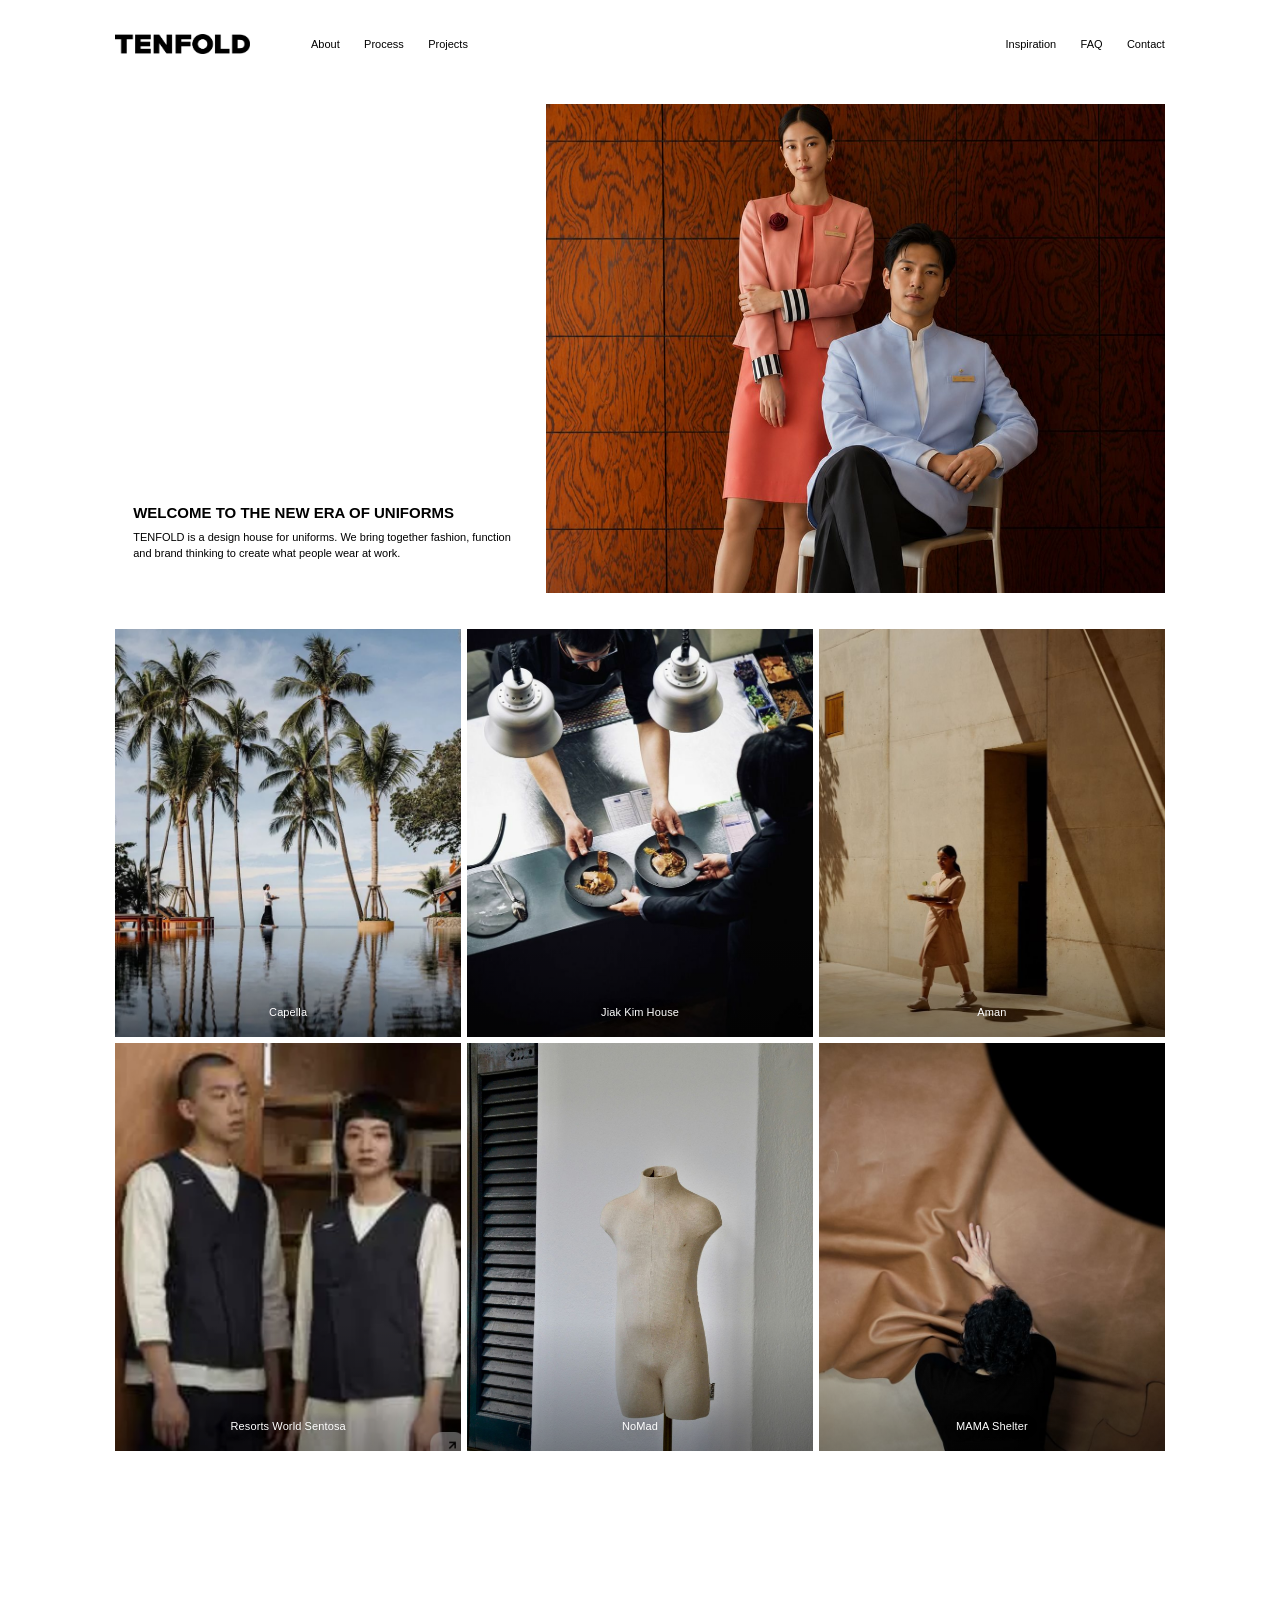
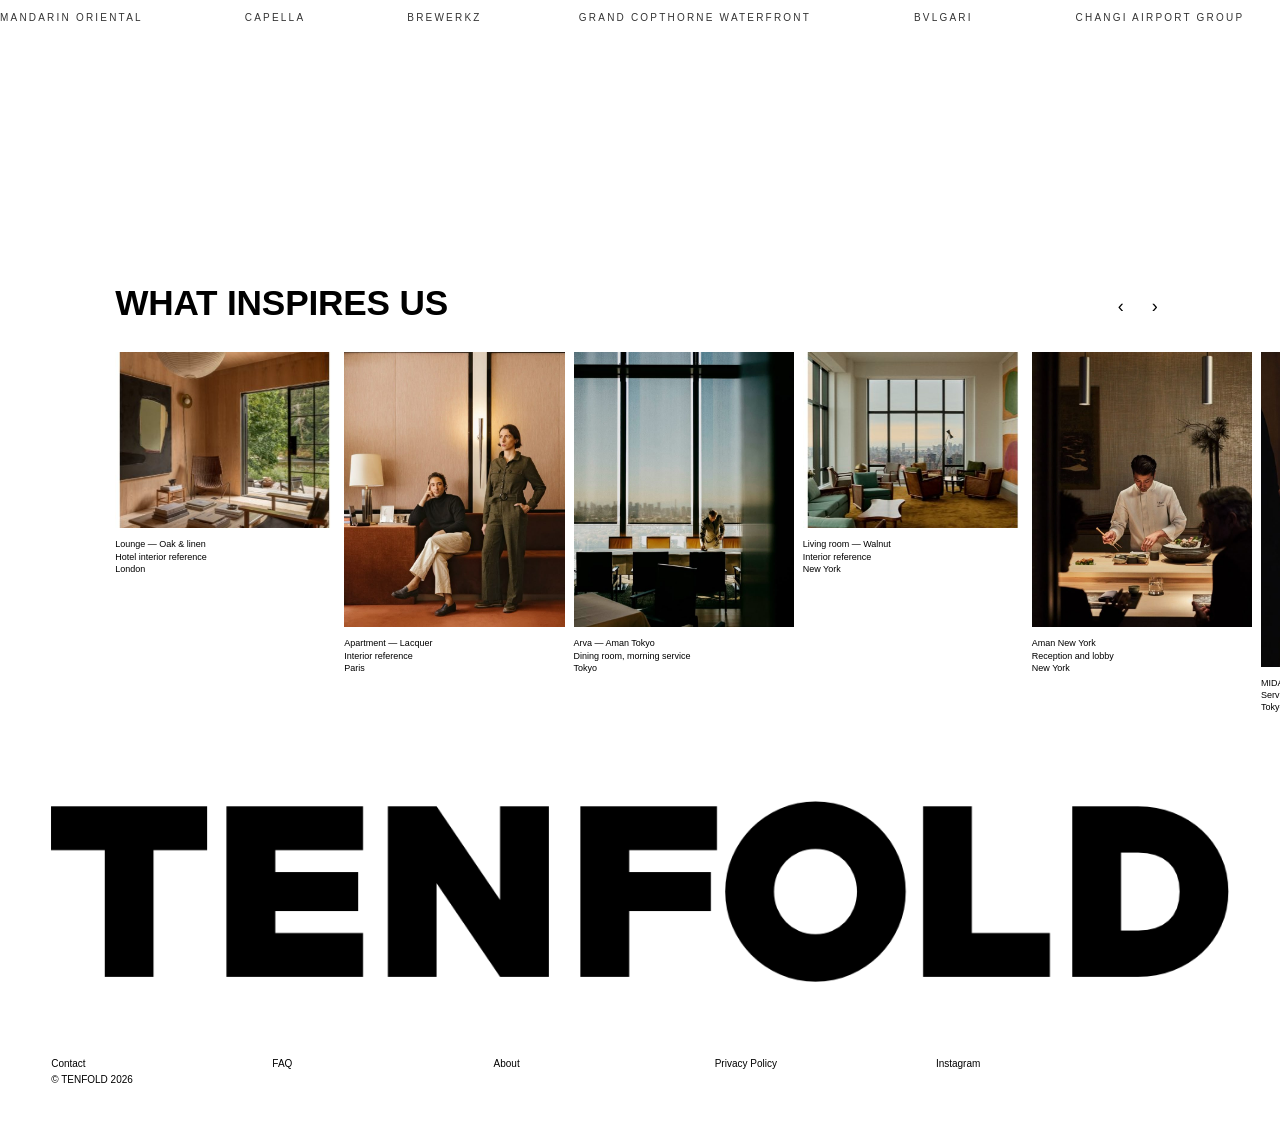
==== commit 36546ce3: "Rebuild site to client brief: white/black Helvetica Neue layout, fixed nav, phonebook grid, logo car" ====
--- a/index.html
+++ b/index.html
@@ -3,180 +3,182 @@
 <head>
   <meta charset="utf-8" />
   <meta name="viewport" content="width=device-width, initial-scale=1" />
-  <title>Tenfold Industries — It starts with people.</title>
-  <meta name="description" content="Tenfold creates custom uniforms and branded apparel that turn brand stories into something tangible, wearable and made for real work. This is workwear, reimagined." />
-  <meta property="og:title" content="Tenfold Industries — It starts with people." />
-  <meta property="og:description" content="Tenfold creates custom uniforms and branded apparel that turn brand stories into something tangible, wearable and made for real work. This is workwear, reimagined." />
-  <meta property="og:image" content="assets/img/foldshadows-lg.jpg" />
-  <link rel="icon" href="data:image/svg+xml,%3Csvg xmlns='http://www.w3.org/2000/svg' viewBox='0 0 32 32'%3E%3Crect width='32' height='32' fill='%232a2c2d'/%3E%3Cpath d='M8 9h16v3h-6.5v11h-3V12H8z' fill='%23f3eee5'/%3E%3C/svg%3E" />
-  <link rel="preconnect" href="https://fonts.googleapis.com" />
-  <link rel="preconnect" href="https://fonts.gstatic.com" crossorigin />
-  <link href="https://fonts.googleapis.com/css2?family=Cormorant+Garamond:ital,wght@0,300;0,400;0,500;1,300;1,400&family=Inter:wght@300;400;500&display=swap" rel="stylesheet" />
+  <title>TENFOLD — Welcome to the new era of uniforms</title>
+  <meta name="description" content="TENFOLD is a design house for uniforms. We bring together fashion, function and brand thinking to create what people wear at work." />
+  <meta property="og:title" content="TENFOLD — Welcome to the new era of uniforms" />
+  <meta property="og:description" content="TENFOLD is a design house for uniforms. We bring together fashion, function and brand thinking to create what people wear at work." />
+  <meta property="og:image" content="assets/img/hero-01.jpg" />
+  <link rel="icon" href="data:image/svg+xml,%3Csvg xmlns='http://www.w3.org/2000/svg' viewBox='0 0 32 32'%3E%3Crect width='32' height='32' fill='%23fff'/%3E%3Cpath d='M7 8h18v4h-7v12h-4V12H7z' fill='%23000'/%3E%3C/svg%3E" />
   <link rel="stylesheet" href="css/style.css" />
 </head>
 <body data-page="home">
 
-  <!-- ===================== STICKY TOP NAVIGATION ===================== -->
+  <!-- ===================== TOP MENU — fixed, stays in place on scroll ===================== -->
   <header class="nav" id="nav">
-    <a class="nav__brand" href="index.html" aria-label="Tenfold Industries — home">TENFOLD</a>
-    <nav class="nav__links" aria-label="Primary">
-      <a href="index.html" data-page="home" aria-current="page"><span>01</span>Home</a>
-      <a href="projects.html" data-page="projects"><span>02</span>Projects</a>
-      <a href="inspiration.html" data-page="inspiration"><span>03</span>Inspiration</a>
-      <a href="contact.html" data-page="contact"><span>04</span>Contact</a>
+    <a class="nav__logo" href="index.html" aria-label="Tenfold — home"><img src="assets/img/logo-black.png" alt="TENFOLD" width="1358" height="209" /></a>
+    <nav class="nav__group nav__group--left" aria-label="Primary">
+      <a href="about.html" data-page="about">About</a>
+      <a href="process.html" data-page="process">Process</a>
+      <a href="projects.html" data-page="projects">Projects</a>
     </nav>
-    <button class="nav__cta" type="button" data-open-lightbox>Contact us</button>
-    <button class="nav__burger" type="button" aria-label="Open menu" aria-expanded="false" data-menu-toggle>
-      <i></i><i></i>
-    </button>
+    <nav class="nav__group nav__group--right" aria-label="Secondary">
+      <a href="inspiration.html" data-page="inspiration">Inspiration</a>
+      <a href="faq.html" data-page="faq">FAQ</a>
+      <a href="contact.html" data-page="contact" data-open-contact>Contact</a>
+    </nav>
+    <button class="nav__burger" type="button" aria-label="Open menu" aria-expanded="false" data-menu-toggle><i></i><i></i></button>
   </header>
 
   <!-- Mobile menu -->
   <div class="menu" id="menu" aria-hidden="true">
-    <a href="index.html" data-page="home"><span>01</span>Cinematic Entry</a>
-    <a href="projects.html" data-page="projects"><span>02</span>Spatial Case Studies</a>
-    <a href="inspiration.html" data-page="inspiration"><span>03</span>The Tactile Archive</a>
-    <a href="contact.html" data-page="contact"><span>04</span>Atelier Inquiry</a>
-    <button type="button" class="menu__cta" data-open-lightbox data-menu-close>Contact us</button>
+    <a href="index.html" data-page="home" data-menu-close>Home</a>
+    <a href="about.html" data-page="about" data-menu-close>About</a>
+    <a href="process.html" data-page="process" data-menu-close>Process</a>
+    <a href="projects.html" data-page="projects" data-menu-close>Projects</a>
+    <a href="inspiration.html" data-page="inspiration" data-menu-close>Inspiration</a>
+    <a href="faq.html" data-page="faq" data-menu-close>FAQ</a>
+    <button type="button" data-open-contact>Contact</button>
   </div>
 
   <main id="top">
 
-    <!-- ===================== 01. CINEMATIC ENTRY / MASTHEAD ===================== -->
-    <section class="masthead" id="masthead" data-theme="dark" aria-label="Cinematic entry">
-      <div class="masthead__sticky">
-
-        <!-- Stage 2: full-bleed loop of tailored drapes & architectural silhouettes -->
-        <div class="loop" id="loop" aria-hidden="true">
-          <video class="loop__video" muted loop playsinline preload="none" poster="assets/img/foldshadows-lg.jpg">
-            <!-- Drop final footage here: assets/video/drape-loop.mp4 (H.264, 1920×1080, 15–25s, silent) -->
-            <source src="assets/video/drape-loop.mp4" type="video/mp4" />
-          </video>
-          <div class="loop__frames">
-            <img src="assets/img/foldshadows-lg.jpg" alt="" />
-            <img src="assets/img/material_thin-lg.jpg" alt="" />
-            <img src="assets/img/seethrough-lg.jpg" alt="" />
-            <img src="assets/img/curves-lg.jpg" alt="" />
-            <img src="assets/img/workspace-lg.jpg" alt="" />
-            <img src="assets/img/folds-lg.jpg" alt="" />
-          </div>
-          <div class="loop__veil"></div>
-        </div>
-
-        <!-- Stage 1: full-bleed photo collage -->
-        <div class="collage" id="collage">
-          <figure class="collage__tile t1"  style="--dx:-18vw; --dy:-10vh"><img src="assets/img/bartender-md.jpg"   alt="Bartender in a tailored shirt at a hotel bar" /></figure>
-          <figure class="collage__tile t2"  style="--dx:-6vw;  --dy:-22vh"><img src="assets/img/tropical-md.jpg"    alt="Terracotta façade with palm against the sky" /></figure>
-          <figure class="collage__tile t3"  style="--dx:6vw;   --dy:-20vh"><img src="assets/img/restaruants-md.jpg" alt="Server in a white shirt in a dining room" /></figure>
-          <figure class="collage__tile t4"  style="--dx:20vw;  --dy:-12vh"><img src="assets/img/hangers-md.jpg"     alt="White garments on a rail" /></figure>
-          <figure class="collage__tile t5"  style="--dx:-22vw; --dy:4vh"><img src="assets/img/folds-md.jpg"         alt="Knotted grey wool belt" /></figure>
-          <figure class="collage__tile t6"  style="--dx:-4vw;  --dy:6vh"><img src="assets/img/waiter1-md.jpg"       alt="Barista in a leather apron" /></figure>
-          <figure class="collage__tile t7"  style="--dx:4vw;   --dy:8vh"><img src="assets/img/curves-md.jpg"        alt="Curved architecture in warm light" /></figure>
-          <figure class="collage__tile t8"  style="--dx:22vw;  --dy:4vh"><img src="assets/img/workspace-md.jpg"     alt="Sunlit corridor of a hotel" /></figure>
-          <figure class="collage__tile t9"  style="--dx:-18vw; --dy:22vh"><img src="assets/img/blankcanvas-md.jpg"  alt="Dress form by a window" /></figure>
-          <figure class="collage__tile t10" style="--dx:-5vw;  --dy:24vh"><img src="assets/img/edges-md.jpg"        alt="Shadows on a plaster wall" /></figure>
-          <figure class="collage__tile t11" style="--dx:6vw;   --dy:26vh"><img src="assets/img/seethrough-md.jpg"   alt="Linen catching the light" /></figure>
-          <figure class="collage__tile t12" style="--dx:18vw;  --dy:22vh"><img src="assets/img/stacking-md.jpg"     alt="Stacked textiles in earth tones" /></figure>
-        </div>
-
-        <!-- Copy that surfaces during the transition -->
-        <div class="masthead__copy">
-          <p class="index">[ 01. Cinematic Entry ]</p>
-          <h1 class="masthead__title">It starts<br /><em>with people.</em></h1>
-          <p class="masthead__sub">A modern uniform design house, bridging high fashion and functional utility.</p>
-        </div>
-
-        <div class="masthead__cue" aria-hidden="true">
-          <span>Scroll</span><i></i>
-        </div>
+    <!-- ===================== HERO — copy bottom-left, photo/video right ===================== -->
+    <section class="hero" aria-label="Welcome">
+      <div class="hero__copy">
+        <h1 class="h-small">Welcome to the new era of uniforms</h1>
+        <p>TENFOLD is a design house for uniforms. We bring together fashion, function and brand thinking to create what people wear at work.</p>
+      </div>
+      <!-- A myriad of videos and photos: bartenders, hotel interiors, housekeeping by the pool, process, doormen.
+           Add a <video muted loop playsinline src="assets/video/..."> here and it joins the rotation. -->
+      <div class="hero__media" data-slideshow data-interval="4200">
+        <img class="is-active" src="assets/img/hero-01.jpg" alt="Two hotel team members in coral and powder-blue uniforms, seated against wood panelling" />
+        <img src="assets/img/hero-02.jpg" alt="A doorman opening the door of a hotel" loading="lazy" />
+        <img src="assets/img/hero-03.jpg" alt="A zoomed-out view of a housekeeper walking down the poolside" loading="lazy" />
+        <img src="assets/img/hero-04.jpg" alt="A weaver at a loom — the creative process" loading="lazy" />
+        <img src="assets/img/hero-05.jpg" alt="The interior of a hotel lobby" loading="lazy" />
       </div>
     </section>
 
-    <!-- ===================== MANIFESTO (homepage text) ===================== -->
-    <section class="manifesto" id="manifesto" data-theme="light" aria-label="Manifesto">
-      <div class="wrap manifesto__grid">
-        <div class="manifesto__lead reveal">
-          <p class="eyebrow">Tenfold Industries</p>
-          <h2 class="display">A brand is not only seen in its spaces, products or identity. <em>It is carried by its people.</em></h2>
-        </div>
-        <div class="manifesto__body">
-          <p class="reveal">Tenfold creates custom uniforms and branded apparel that turn brand stories into something tangible, wearable and made for real work. From front-of-house uniforms and chef wear to team merchandise, every collection is developed with equal attention to creativity, functionality and craft.</p>
-          <p class="reveal">We consider how every piece fits, moves and performs and how the collection comes together as one distinct visual language.</p>
-          <p class="reveal">Because the best uniforms do not simply match. They create presence, strengthen belonging and make a brand instantly recognisable.</p>
-          <p class="manifesto__tag reveal">This is workwear, <em>reimagined.</em></p>
-        </div>
-        <figure class="manifesto__img reveal">
-          <img src="assets/img/waiter2-lg.jpg" alt="A cuff being fastened on a white shirt" loading="lazy" />
-          <figcaption>Fit, movement, performance.</figcaption>
-        </figure>
+    <!-- ===================== PHONEBOOK GRID — images fill the page ===================== -->
+    <section class="grid" aria-label="Projects">
+      <a class="tile" href="projects.html"><img src="assets/img/grid-capella.jpg" alt="Poolside at a resort, palms against the sea" loading="lazy" /><span>Capella</span></a>
+      <a class="tile" href="projects.html"><img src="assets/img/grid-jiakkim.jpg" alt="Chefs plating at the pass" loading="lazy" /><span>Jiak Kim House</span></a>
+      <a class="tile" href="projects.html"><img src="assets/img/grid-aman.jpg" alt="A member of staff walking through a sunlit courtyard" loading="lazy" /><span>Aman</span></a>
+      <a class="tile" href="projects.html"><img src="assets/img/grid-rws.jpg" alt="Two team members in matching vests" loading="lazy" /><span>Resorts World Sentosa</span></a>
+      <a class="tile" href="projects.html"><img src="assets/img/blankcanvas-lg.jpg" alt="Dress form in the atelier" loading="lazy" /><span>NoMad</span></a>
+      <a class="tile" href="projects.html"><img src="assets/img/grid-mama.jpg" alt="Hands working a sheet of leather" loading="lazy" /><span>MAMA Shelter</span></a>
+    </section>
+
+    <!-- ===================== CLIENT LOGO CAROUSEL (moving) — swap text for logo files ===================== -->
+    <section class="clients" aria-label="Our clients">
+      <div class="clients__track">
+        <ul class="clients__list">
+          <li class="clients__item">Mandarin Oriental</li>
+          <li class="clients__item">Capella</li>
+          <li class="clients__item">Brewerkz</li>
+          <li class="clients__item">Grand Copthorne Waterfront</li>
+          <li class="clients__item">Bvlgari</li>
+          <li class="clients__item">Changi Airport Group</li>
+          <li class="clients__item">Parkroyal Collection</li>
+          <li class="clients__item">The Fullerton</li>
+          <li class="clients__item">Raffles</li>
+        </ul>
+        <ul class="clients__list" aria-hidden="true">
+          <li class="clients__item">Mandarin Oriental</li>
+          <li class="clients__item">Capella</li>
+          <li class="clients__item">Brewerkz</li>
+          <li class="clients__item">Grand Copthorne Waterfront</li>
+          <li class="clients__item">Bvlgari</li>
+          <li class="clients__item">Changi Airport Group</li>
+          <li class="clients__item">Parkroyal Collection</li>
+          <li class="clients__item">The Fullerton</li>
+          <li class="clients__item">Raffles</li>
+        </ul>
       </div>
     </section>
 
-
-    <!-- ===================== EXPLORE — doorways to the other pages ===================== -->
-    <section class="explore" id="explore" data-theme="oat" aria-label="Explore">
-      <div class="wrap">
-        <p class="index reveal">Explore</p>
-        <div class="explore__grid">
-          <a class="card reveal" href="projects.html">
-            <figure><img src="assets/img/restaruants-md.jpg" alt="Server in a white shirt in a dining room" loading="lazy" /></figure>
-            <p class="eyebrow">02 — Spatial Case Studies</p>
-            <h3>Projects <em>→</em></h3>
-            <p>Editorial features on luxury hotel, fine dining and corporate spaces, and the six-stage bespoke pipeline.</p>
-          </a>
-          <a class="card reveal" href="inspiration.html">
-            <figure><img src="assets/img/material_denim-md.jpg" alt="Selvedge denim detail" loading="lazy" /></figure>
-            <p class="eyebrow">03 — The Tactile Archive</p>
-            <h3>Inspiration <em>→</em></h3>
-            <p>An asymmetrical lookbook of textile grains, weaves, seams and hardware, with macro-zoom modules.</p>
-          </a>
-          <a class="card reveal" href="contact.html">
-            <figure><img src="assets/img/measurements-md.jpg" alt="Pattern paper and measuring tools" loading="lazy" /></figure>
-            <p class="eyebrow">04 — Atelier Inquiry</p>
-            <h3>Contact <em>→</em></h3>
-            <p>Book a private consultation or request a material swatch kit.</p>
-          </a>
+    <!-- ===================== WHAT INSPIRES US — carousel ===================== -->
+    <section class="inspire" aria-labelledby="inspire-title" data-carousel>
+      <div class="inspire__head">
+        <h2 class="h-big" id="inspire-title">What inspires us</h2>
+        <div class="inspire__arrows">
+          <button type="button" aria-label="Previous" data-prev>&lsaquo;</button>
+          <button type="button" aria-label="Next" data-next>&rsaquo;</button>
         </div>
       </div>
+      <div class="carousel">
+          <article class="card is-short"><figure><img src="assets/img/insp-01.jpg" alt="Lounge — Oak &amp; linen" loading="lazy" /></figure><p class="card__cap"><span>Lounge — Oak &amp; linen</span><span>Hotel interior reference</span><span>London</span></p></article>
+          <article class="card"><figure><img src="assets/img/insp-03.jpg" alt="Apartment — Lacquer" loading="lazy" /></figure><p class="card__cap"><span>Apartment — Lacquer</span><span>Interior reference</span><span>Paris</span></p></article>
+          <article class="card"><figure><img src="assets/img/insp-04.jpg" alt="Arva — Aman Tokyo" loading="lazy" /></figure><p class="card__cap"><span>Arva — Aman Tokyo</span><span>Dining room, morning service</span><span>Tokyo</span></p></article>
+          <article class="card is-short"><figure><img src="assets/img/insp-02.jpg" alt="Living room — Walnut" loading="lazy" /></figure><p class="card__cap"><span>Living room — Walnut</span><span>Interior reference</span><span>New York</span></p></article>
+          <article class="card"><figure><img src="assets/img/insp-06.jpg" alt="Aman New York" loading="lazy" /></figure><p class="card__cap"><span>Aman New York</span><span>Reception and lobby</span><span>New York</span></p></article>
+          <article class="card is-tall"><figure><img src="assets/img/insp-05.jpg" alt="MIDA — Late night" loading="lazy" /></figure><p class="card__cap"><span>MIDA — Late night</span><span>Service at the pass</span><span>Tokyo</span></p></article>
+          <article class="card"><figure><img src="assets/img/insp-08.jpg" alt="Cloth study" loading="lazy" /></figure><p class="card__cap"><span>Cloth study</span><span>Weight and drape</span><span>Atelier</span></p></article>
+          <article class="card is-tall"><figure><img src="assets/img/insp-07.jpg" alt="New Nordic kitchen" loading="lazy" /></figure><p class="card__cap"><span>New Nordic kitchen</span><span>Whites under steam</span><span>Copenhagen</span></p></article>
+          <article class="card is-short"><figure><img src="assets/img/curves-md.jpg" alt="Terracotta — Light" loading="lazy" /></figure><p class="card__cap"><span>Terracotta — Light</span><span>Architecture reference</span><span>Marrakech</span></p></article>
+          <article class="card"><figure><img src="assets/img/fabricsfrombuildings-md.jpg" alt="Fabric from buildings" loading="lazy" /></figure><p class="card__cap"><span>Fabric from buildings</span><span>Texture study</span><span>Atelier</span></p></article>
+      </div>
     </section>
+
   </main>
 
-  <!-- ===================== STICKY FOOTER NAVIGATION (slim) ===================== -->
-  <footer class="footer footer--slim" data-theme="oat">
-    <div class="wrap footer__slim">
-      <a class="footer__brand" href="index.html">TENFOLD</a>
-      <nav class="footer__nav" aria-label="Footer"><a href="index.html">01 Home</a> <a href="projects.html">02 Projects</a> <a href="inspiration.html">03 Inspiration</a> <a href="contact.html">04 Contact</a></nav>
-      <a class="footer__mail" href="mailto:hello@tenfold.industries">hello@tenfold.industries</a>
-      <span class="footer__copy">© <span class="year"></span> Tenfold Industries</span>
+  <!-- ===================== WORDMARK + FOOTER ===================== -->
+  <footer class="footer">
+    <a class="wordmark" href="index.html" aria-label="Tenfold — home"><img src="assets/img/logo-black.png" alt="TENFOLD" width="1358" height="209" loading="lazy" /></a>
+    <div class="footer__row">
+      <div><a href="contact.html" data-open-contact>Contact</a><small>&copy; TENFOLD <span class="year"></span></small></div>
+      <div><a href="faq.html">FAQ</a></div>
+      <div><a href="about.html">About</a></div>
+      <div><a href="#">Privacy Policy</a></div>
+      <div><a href="https://www.instagram.com/" target="_blank" rel="noopener">Instagram</a></div>
     </div>
   </footer>
 
-  <!-- ===================== STICKY BOTTOM DOCK (secondary navigation) ===================== -->
-  <nav class="dock" id="dock" aria-label="Page index">
-    <a href="index.html" data-page="home"><b>01</b><span>Home</span></a>
-    <a href="projects.html" data-page="projects"><b>02</b><span>Projects</span></a>
-    <a href="inspiration.html" data-page="inspiration"><b>03</b><span>Inspiration</span></a>
-    <a href="contact.html" data-page="contact"><b>04</b><span>Contact</span></a>
-  </nav>
-
-  <!-- ===================== CONTACT LIGHTBOX ===================== -->
-  <div class="lightbox" id="lightbox" role="dialog" aria-modal="true" aria-labelledby="lb-title" aria-hidden="true">
-    <div class="lightbox__backdrop" data-close-lightbox></div>
-    <div class="lightbox__panel">
-      <button type="button" class="lightbox__close" aria-label="Close" data-close-lightbox>×</button>
-      <figure class="lightbox__img"><img src="assets/img/blankcanvas-md.jpg" alt="" /></figure>
-      <form class="form" id="form-contact" novalidate>
-        <p class="eyebrow">Contact us</p>
-        <h3 id="lb-title">Tell us about <em>your people.</em></h3>
-        <div class="field"><label for="l-name">Name</label><input id="l-name" name="name" type="text" required /></div>
-        <div class="field"><label for="l-email">Email</label><input id="l-email" name="email" type="email" required /></div>
-        <div class="field"><label for="l-msg">Message</label><textarea id="l-msg" name="message" rows="4" required></textarea></div>
-        <button type="submit" class="btn btn--solid">Send</button>
+  <!-- ===================== CONTACT — pops out over the page ===================== -->
+  <div class="veil" data-close-contact></div>
+  <aside class="panel" id="contact-panel" role="dialog" aria-modal="true" aria-label="Contact us" aria-hidden="true">
+    <div class="panel__head">
+      <span>Contact us</span>
+      <button type="button" class="panel__close" data-close-contact>Close</button>
+    </div>
+    <form class="form" id="form-contact" novalidate>
+        <div class="form__row">
+          <div class="field"><label class="sr-only" for="c-first">First name</label><input id="c-first" name="first_name" type="text" placeholder="First name *" autocomplete="given-name" required /></div>
+          <div class="field"><label class="sr-only" for="c-last">Last name</label><input id="c-last" name="last_name" type="text" placeholder="Last name *" autocomplete="family-name" required /></div>
+        </div>
+        <div class="form__row">
+          <div class="field"><label class="sr-only" for="c-email">Email</label><input id="c-email" name="email" type="email" placeholder="Email *" autocomplete="email" required /></div>
+          <div class="field"><label class="sr-only" for="c-phone">Phone</label><input id="c-phone" name="phone" type="tel" placeholder="Phone" autocomplete="tel" /></div>
+        </div>
+        <div class="form__row form__row--1">
+          <div class="field"><label class="sr-only" for="c-subject">Choose subject</label>
+            <select id="c-subject" name="subject">
+              <option value="">Choose subject</option>
+              <option>New uniform project</option>
+              <option>Reorder or alterations</option>
+              <option>Press &amp; collaborations</option>
+              <option>General enquiry</option>
+            </select>
+          </div>
+        </div>
+        <div class="form__row form__row--1">
+          <div class="field"><label class="sr-only" for="c-msg">Message</label><textarea id="c-msg" name="message" rows="1" placeholder="Message *" required></textarea></div>
+        </div>
+        <button type="submit" class="btn-send">Send</button>
+        <p class="form__note">* Required fields</p>
         <p class="form__ok" role="status" aria-live="polite"></p>
-        <p class="lightbox__alt">Or write to <a href="mailto:hello@tenfold.industries">hello@tenfold.industries</a></p>
       </form>
-    </div>
-  </div>
+    <dl class="panel__details">
+        <dt>Tel</dt>
+        <dd><a href="tel:+6569100263">+65 6910 0263</a><br />From Monday to Friday from 9 am to 6 pm SGT, excluding holidays.</dd>
+        <dt>WhatsApp</dt>
+        <dd><a href="https://wa.me/6569100263" target="_blank" rel="noopener">+65 6910 0263</a></dd>
+        <dt>Email</dt>
+        <dd><a href="mailto:industries.tenfold@gmail.com">industries.tenfold@gmail.com</a></dd>
+        <dt>Atelier</dt>
+        <dd>16 Shaw Road, #02-10<br />Singapore 367954<br />By appointment only.</dd>
+      </dl>
+  </aside>
 
   <script src="js/main.js" defer></script>
 </body>
--- a/css/style.css
+++ b/css/style.css
@@ -1,575 +1,385 @@
 /* =====================================================================
-   TENFOLD INDUSTRIES — Website 2.0
-   Design system: "Heavy Minimalism"
-   Aman-level serenity · Nordic Knots-level tactility · Samanamel-level restraint
+   TENFOLD — Website 2.0
+   Built to the client brief (TENFOLD WEBSITE 2.0): white background,
+   black type, Helvetica Neue throughout, sticky top menu, phonebook
+   image grid, logo carousel, "What inspires us" carousel, giant
+   wordmark footer, slide-in contact panel.
    ===================================================================== */
 
 :root {
-  /* palette — warm alabaster, soft oat, sage, charcoal slate */
-  --alabaster: #f3eee5;
-  --oat: #e4d9c7;
-  --oat-deep: #cfc1a9;
-  --sage: #8c9a86;
-  --sage-deep: #6f7d6a;
-  --slate: #2a2c2d;
-  --ink: #171818;
-  --clay: #a9573a;
-  --line: rgba(23, 24, 24, 0.14);
-  --line-light: rgba(243, 238, 229, 0.18);
-
-  /* type */
-  --serif: "Cormorant Garamond", "Cormorant", Garamond, "Times New Roman", serif;
-  --sans: "Inter", -apple-system, BlinkMacSystemFont, "Helvetica Neue", Arial, sans-serif;
-
-  /* rhythm */
-  --gutter: clamp(20px, 4vw, 64px);
-  --section: clamp(96px, 14vw, 200px);
-  --nav-h: 72px;
-  --dock-h: 44px;
+  --black: #000;
+  --white: #fff;
+  --grey: #8c8c8c;
+  --grey-dark: #5a5a5a;
+  --line: #cfcfcf;
+  --line-soft: #e6e6e6;
+
+  --font: "Helvetica Neue", Helvetica, Arial, sans-serif;
+
+  /* page margin — the brief sits content at ~10% from each edge */
+  --m: clamp(20px, 9vw, 150px);
+  --nav-h: 88px;
+  --gap: 6px;
+
   --ease: cubic-bezier(0.22, 0.61, 0.36, 1);
-  --ease-out: cubic-bezier(0.16, 1, 0.3, 1);
 }
 
 /* ---------- reset ---------- */
 *, *::before, *::after { box-sizing: border-box; }
-html { scroll-behavior: smooth; -webkit-text-size-adjust: 100%; }
+html { -webkit-text-size-adjust: 100%; scroll-behavior: smooth; }
 body {
   margin: 0;
-  font-family: var(--sans);
-  font-weight: 300;
-  font-size: 15px;
-  line-height: 1.65;
-  letter-spacing: 0.005em;
-  color: var(--slate);
-  background: var(--alabaster);
+  font-family: var(--font);
+  font-weight: 400;
+  font-size: 12px;
+  line-height: 1.45;
+  color: var(--black);
+  background: var(--white);
   -webkit-font-smoothing: antialiased;
   -moz-osx-font-smoothing: grayscale;
   overflow-x: hidden;
 }
 img, video { display: block; max-width: 100%; height: auto; }
 a { color: inherit; text-decoration: none; }
-button { font: inherit; color: inherit; background: none; border: 0; cursor: pointer; }
-h1, h2, h3, h4, p, figure, ol, ul, blockquote, address { margin: 0; }
+button { font: inherit; color: inherit; background: none; border: 0; cursor: pointer; padding: 0; }
+h1, h2, h3, h4, p, figure, ol, ul, address { margin: 0; }
 ol, ul { padding: 0; list-style: none; }
 address { font-style: normal; }
-::selection { background: var(--sage); color: var(--alabaster); }
-
-.wrap { width: 100%; max-width: 1560px; margin: 0 auto; padding-inline: var(--gutter); }
-
-/* ---------- type scale ---------- */
-.display {
-  font-family: var(--serif);
-  font-weight: 300;
-  font-size: clamp(38px, 5.6vw, 92px);
-  line-height: 1.02;
-  letter-spacing: -0.015em;
-  text-wrap: balance;
-}
-.display em, .display-sm em, h3 em, h1 em { font-style: italic; font-weight: 300; }
-.display-sm {
-  font-family: var(--serif);
-  font-weight: 300;
-  font-size: clamp(30px, 3.4vw, 54px);
-  line-height: 1.06;
-  letter-spacing: -0.01em;
-}
-.eyebrow, .index {
-  font-family: var(--sans);
-  font-weight: 400;
-  font-size: 11px;
-  letter-spacing: 0.18em;
+::selection { background: var(--black); color: var(--white); }
+.sr-only { position: absolute; width: 1px; height: 1px; overflow: hidden; clip: rect(0 0 0 0); white-space: nowrap; }
+
+/* ---------- type ---------- */
+.h-big {                      /* "WHAT INSPIRES US", "IT'S ALL ABOUT PEOPLE" */
+  font-weight: 700;
+  font-size: clamp(26px, 2.75vw, 40px);
+  line-height: 1.05;
+  letter-spacing: -0.005em;
   text-transform: uppercase;
-  opacity: 0.72;
-}
-.index { opacity: 0.6; margin-bottom: 28px; }
-
-/* ---------- reveal on scroll ---------- */
-.reveal {
-  opacity: 0;
-  transform: translateY(28px);
-  transition: opacity 1.1s var(--ease-out), transform 1.1s var(--ease-out);
-}
-.reveal.is-in { opacity: 1; transform: none; }
-@media (prefers-reduced-motion: reduce) {
-  .reveal { opacity: 1; transform: none; transition: none; }
-  html { scroll-behavior: auto; }
-}
-
-/* ---------- buttons ---------- */
-.btn {
-  display: inline-flex; align-items: center; gap: 12px;
-  height: 52px; padding: 0 28px;
-  font-size: 12px; font-weight: 400; letter-spacing: 0.16em; text-transform: uppercase;
-  border-radius: 999px;
-  transition: background 0.5s var(--ease), color 0.5s var(--ease), border-color 0.5s var(--ease), transform 0.5s var(--ease);
-}
-.btn--solid { background: var(--slate); color: var(--alabaster); }
-.btn--solid:hover { background: var(--ink); transform: translateY(-1px); }
-.btn--line { border: 1px solid currentColor; }
-.btn--line:hover { background: var(--slate); color: var(--alabaster); border-color: var(--slate); }
-
-/* =====================================================================
-   NAVIGATION — sticky top bar
+}
+.h-small {                    /* "WELCOME TO THE NEW ERA OF UNIFORMS" */
+  font-weight: 700;
+  font-size: 15px;
+  line-height: 1.25;
+  text-transform: uppercase;
+}
+.copy { font-size: 12px; line-height: 1.5; }
+.copy p + p { margin-top: 1em; }
+.link-u {                     /* "Let's collaborate" */
+  display: inline-block;
+  font-size: 12px;
+  padding-bottom: 3px;
+  border-bottom: 1px solid var(--black);
+  transition: opacity 0.3s;
+}
+.link-u:hover { opacity: 0.55; }
+
+/* =====================================================================
+   NAV — stays fixed while the page scrolls
    ===================================================================== */
 .nav {
-  position: fixed; inset: 0 0 auto 0; z-index: 60;
+  position: fixed; top: 0; left: 0; right: 0; z-index: 60;
   height: var(--nav-h);
-  display: grid; grid-template-columns: 1fr auto 1fr; align-items: center;
-  padding-inline: var(--gutter);
-  color: var(--alabaster);
-  mix-blend-mode: normal;
-  transition: color 0.6s var(--ease), background 0.6s var(--ease), backdrop-filter 0.6s;
-}
-.nav::before {
-  content: ""; position: absolute; inset: 0; z-index: -1;
-  background: linear-gradient(to bottom, rgba(23,24,24,0.42), rgba(23,24,24,0));
-  opacity: 1; transition: opacity 0.6s var(--ease);
-}
-.nav.is-light { color: var(--slate); }
-.nav.is-light::before { opacity: 0; }
-.nav.is-scrolled { backdrop-filter: blur(14px); -webkit-backdrop-filter: blur(14px); }
-.nav.is-scrolled.is-light { background: rgba(243, 238, 229, 0.78); }
-.nav.is-scrolled.is-light::before { opacity: 0; }
-.nav.is-scrolled:not(.is-light) { background: rgba(23, 24, 24, 0.5); }
-.nav.is-scrolled:not(.is-light)::before { opacity: 0; }
-
-.nav__brand {
-  font-family: var(--sans); font-weight: 500; font-size: 17px; letter-spacing: 0.32em;
-  justify-self: start;
-}
-.nav__links { display: flex; gap: clamp(22px, 3vw, 44px); justify-self: center; }
-.nav__links a, .nav__cta {
-  font-size: 11px; letter-spacing: 0.16em; text-transform: uppercase; font-weight: 400;
-  position: relative; padding-block: 6px;
-}
-.nav__links a span { font-size: 9px; opacity: 0.55; margin-right: 8px; letter-spacing: 0.1em; }
-.nav__links a::after {
-  content: ""; position: absolute; left: 0; right: 0; bottom: 0; height: 1px;
+  display: flex; align-items: center;
+  padding: 0 var(--m);
+  background: var(--white);
+}
+.nav__logo { display: block; width: clamp(96px, 10.5vw, 152px); flex: 0 0 auto; }
+.nav__logo img { width: 100%; height: auto; }
+.nav__group { display: flex; gap: clamp(16px, 1.9vw, 28px); }
+.nav__group--left { margin-left: clamp(28px, 4.8vw, 70px); }
+.nav__group--right { margin-left: auto; }
+.nav a:not(.nav__logo), .nav__link {
+  font-size: 11px; line-height: 1; padding: 6px 0; position: relative; white-space: nowrap;
+}
+.nav a:not(.nav__logo)::after, .nav__link::after {
+  content: ""; position: absolute; left: 0; right: 0; bottom: 2px; height: 1px;
   background: currentColor; transform: scaleX(0); transform-origin: left;
-  transition: transform 0.5s var(--ease);
-}
-.nav__links a:hover::after, .nav__links a.is-active::after { transform: scaleX(1); }
-.nav__cta { justify-self: end; border: 1px solid currentColor; border-radius: 999px; padding: 10px 18px; transition: background 0.4s, color 0.4s; }
-.nav__cta:hover { background: currentColor; }
-.nav__cta:hover { color: var(--alabaster); background: var(--slate); border-color: var(--slate); }
-.nav:not(.is-light) .nav__cta:hover { color: var(--slate); background: var(--alabaster); border-color: var(--alabaster); }
-
-.nav__burger { display: none; justify-self: end; width: 40px; height: 40px; position: relative; }
-.nav__burger i { position: absolute; left: 8px; right: 8px; height: 1px; background: currentColor; transition: transform 0.4s var(--ease), top 0.4s var(--ease); }
-.nav__burger i:nth-child(1) { top: 15px; }
-.nav__burger i:nth-child(2) { top: 24px; }
-.nav__burger[aria-expanded="true"] i:nth-child(1) { top: 20px; transform: rotate(45deg); }
-.nav__burger[aria-expanded="true"] i:nth-child(2) { top: 20px; transform: rotate(-45deg); }
+  transition: transform 0.4s var(--ease);
+}
+.nav a:not(.nav__logo):hover::after, .nav a.is-active::after, .nav__link:hover::after { transform: scaleX(1); }
+
+.nav__burger { display: none; margin-left: auto; width: 36px; height: 36px; position: relative; }
+.nav__burger i { position: absolute; left: 6px; right: 6px; height: 1px; background: var(--black); transition: transform 0.35s var(--ease), top 0.35s var(--ease); }
+.nav__burger i:nth-child(1) { top: 13px; }
+.nav__burger i:nth-child(2) { top: 22px; }
+.nav__burger[aria-expanded="true"] i:nth-child(1) { top: 18px; transform: rotate(45deg); }
+.nav__burger[aria-expanded="true"] i:nth-child(2) { top: 18px; transform: rotate(-45deg); }
 
 .menu {
-  position: fixed; inset: 0; z-index: 55;
-  background: var(--slate); color: var(--alabaster);
-  display: flex; flex-direction: column; justify-content: center; gap: 8px;
-  padding: var(--gutter);
+  position: fixed; inset: 0; z-index: 55; background: var(--white);
+  display: flex; flex-direction: column; justify-content: center; gap: 18px;
+  padding: var(--nav-h) var(--m) 40px;
+  opacity: 0; pointer-events: none; transition: opacity 0.4s var(--ease);
+}
+.menu.is-open { opacity: 1; pointer-events: auto; }
+.menu a, .menu button { font-size: 22px; font-weight: 700; text-transform: uppercase; text-align: left; line-height: 1; }
+body.is-locked { overflow: hidden; }
+
+/* =====================================================================
+   LANDING — hero (copy bottom-left, image right)
+   ===================================================================== */
+.hero {
+  padding: calc(var(--nav-h) + 16px) var(--m) 0;
+  display: grid;
+  grid-template-columns: 41% 59%;
+  align-items: end;
+}
+.hero__copy { padding: 0 24px 32px 18px; }
+.hero__copy .h-small { margin-bottom: 8px; }
+.hero__copy p { font-size: 11px; line-height: 1.4; max-width: 440px; }
+
+.hero__media {
+  position: relative; overflow: hidden; background: #f2f2f2;
+  aspect-ratio: 390 / 308;
+}
+.hero__media img, .hero__media video {
+  position: absolute; inset: 0; width: 100%; height: 100%; object-fit: cover;
+  opacity: 0; transition: opacity 1.4s var(--ease);
+}
+.hero__media img.is-active, .hero__media video.is-active { opacity: 1; }
+
+/* =====================================================================
+   PHONEBOOK GRID — 3 across, tight gaps, caption bottom-centre
+   ===================================================================== */
+.grid {
+  display: grid; grid-template-columns: repeat(3, 1fr); gap: var(--gap);
+  margin: 36px var(--m) 0;
+}
+.tile { position: relative; overflow: hidden; background: #ededed; aspect-ratio: 50 / 59; display: block; }
+.tile img { width: 100%; height: 100%; object-fit: cover; transition: transform 1.2s var(--ease); }
+.tile:hover img { transform: scale(1.03); }
+.tile::after {                 /* soft base so white captions read on bright photos */
+  content: ""; position: absolute; left: 0; right: 0; bottom: 0; height: 32%;
+  background: linear-gradient(to top, rgba(0, 0, 0, 0.38), rgba(0, 0, 0, 0));
+  pointer-events: none;
+}
+.tile figcaption, .tile span {
+  position: absolute; left: 12px; right: 12px; bottom: 18px; z-index: 1;
+  text-align: center; color: var(--white); font-size: 11px; line-height: 1.2;
+  letter-spacing: 0.01em; text-shadow: 0 0 14px rgba(0, 0, 0, 0.35);
+}
+
+/* =====================================================================
+   CLIENT LOGO CAROUSEL — continuous marquee
+   Replace the text placeholders in .clients__item with client SVG/PNG
+   logos (keep them ~70px wide, greyscale) when supplied.
+   ===================================================================== */
+.clients { padding: 150px 0 0; overflow: hidden; }
+.clients__track { display: flex; width: max-content; animation: marquee 48s linear infinite; }
+.clients:hover .clients__track { animation-play-state: paused; }
+.clients__list { display: flex; align-items: center; gap: clamp(56px, 7.6vw, 110px); padding-right: clamp(56px, 7.6vw, 110px); flex: 0 0 auto; }
+.clients__item {
+  display: flex; align-items: center; justify-content: center;
+  height: 34px; min-width: 70px; white-space: nowrap;
+  font-size: 10px; font-weight: 500; letter-spacing: 0.22em; text-transform: uppercase; color: #333;
+}
+.clients__item img { height: 100%; width: auto; filter: grayscale(1); }
+@keyframes marquee { from { transform: translateX(0); } to { transform: translateX(-50%); } }
+
+/* =====================================================================
+   WHAT INSPIRES US — horizontal carousel, items top-aligned
+   ===================================================================== */
+.inspire { padding: 250px var(--m) 0; }
+.inspire--page { padding-top: calc(var(--nav-h) + 96px); }
+.inspire__head { display: flex; align-items: flex-end; justify-content: space-between; margin-bottom: 30px; }
+.inspire__arrows { display: flex; gap: 14px; padding-bottom: 6px; }
+.inspire__arrows button { font-size: 18px; line-height: 1; width: 20px; height: 20px; display: grid; place-items: center; transition: opacity 0.3s; }
+.inspire__arrows button:hover { opacity: 0.5; }
+
+.carousel {
+  display: flex; gap: 9px; align-items: flex-start;
+  overflow-x: auto; scroll-snap-type: x mandatory; scroll-behavior: smooth;
+  scrollbar-width: none; -ms-overflow-style: none;
+  margin-right: calc(-1 * var(--m)); padding-right: var(--m);
+}
+.carousel::-webkit-scrollbar { display: none; }
+.card { flex: 0 0 clamp(170px, 17.2vw, 248px); scroll-snap-align: start; }
+.card figure { overflow: hidden; background: #ededed; aspect-ratio: 4 / 5; }
+.card.is-short figure { aspect-ratio: 5 / 4; }
+.card.is-tall figure { aspect-ratio: 7 / 10; }
+.card img { width: 100%; height: 100%; object-fit: cover; }
+.card figcaption, .card__cap { margin-top: 10px; font-size: 9px; line-height: 1.35; color: var(--black); }
+.card__cap span { display: block; }
+
+/* =====================================================================
+   WORDMARK + FOOTER
+   ===================================================================== */
+.footer { padding: 88px 0 48px; }
+.footer--about, .footer--page { padding-top: 260px; }
+.wordmark { display: block; width: 92%; margin: 0 auto; }
+.wordmark img { width: 100%; height: auto; }
+.footer__row {
+  display: grid; grid-template-columns: repeat(5, 18%);
+  padding: 74px 0 0 4vw; font-size: 10px; line-height: 1.6;
+}
+.footer__row a:hover { text-decoration: underline; text-underline-offset: 3px; }
+.footer__row small { display: block; font-size: 10px; }
+
+/* =====================================================================
+   ABOUT
+   ===================================================================== */
+.about {
+  padding: calc(var(--nav-h) + 68px) var(--m) 0;
+  display: grid; grid-template-columns: 38% 46%; justify-content: space-between;
+  align-items: start;
+}
+.about__text { padding-top: 44px; }
+.about__text .h-big { margin-bottom: 40px; white-space: nowrap; }  /* one line, overhangs the copy column as in the brief */
+.about__text .copy { text-align: justify; hyphens: auto; }
+.about__text .link-u { margin-top: 150px; }
+.about__media { aspect-ratio: 2 / 3; overflow: hidden; background: #ededed; }
+.about__media img { width: 100%; height: 100%; object-fit: cover; }
+
+/* =====================================================================
+   PROCESS — two stacked images left, timeline right
+   ===================================================================== */
+.process {
+  padding: calc(var(--nav-h) + 96px) var(--m) 0;
+  display: grid; grid-template-columns: 46% 1fr; column-gap: 46px; align-items: start;
+}
+.process__media figure { overflow: hidden; background: #ededed; }
+.process__media figure:first-child { aspect-ratio: 7 / 9; }
+.process__media figure:last-child { aspect-ratio: 1 / 1; }
+.process__media img { width: 100%; height: 100%; object-fit: cover; }
+
+.steps { position: relative; padding: 24px 0 0 31px; }
+.step { position: relative; padding-bottom: 62px; }
+.step:last-child { padding-bottom: 0; }
+.step::before {                              /* connecting line */
+  content: ""; position: absolute; left: -37.5px; top: 8px; bottom: -8px; width: 1px; background: #b8b8b8;
+}
+.step:last-child::before { display: none; }
+.step::after {                               /* dot */
+  content: ""; position: absolute; left: -43px; top: 2px; width: 12px; height: 12px; border-radius: 50%; background: #8f8f8f;
+}
+.step h3 { font-size: 12px; font-weight: 700; text-transform: uppercase; line-height: 1.3; margin-bottom: 20px; }
+.step p { font-size: 11px; line-height: 1.45; max-width: 560px; }
+.step p + p { margin-top: 1.2em; }
+
+/* =====================================================================
+   PROJECTS / INSPIRATION / FAQ pages
+   ===================================================================== */
+.page-head { padding: calc(var(--nav-h) + 96px) var(--m) 0; }
+.page-head + .grid { margin-top: 30px; }
+
+.faq { padding: calc(var(--nav-h) + 96px) var(--m) 0; display: grid; grid-template-columns: 38% 46%; justify-content: space-between; }
+.faq .h-big { margin-bottom: 40px; }
+.faq details { border-top: 1px solid var(--line-soft); }
+.faq details:last-child { border-bottom: 1px solid var(--line-soft); }
+.faq summary {
+  list-style: none; cursor: pointer; display: flex; justify-content: space-between; gap: 24px;
+  padding: 18px 0; font-size: 12px; font-weight: 700; text-transform: uppercase;
+}
+.faq summary::-webkit-details-marker { display: none; }
+.faq summary::after { content: "+"; font-weight: 400; font-size: 16px; line-height: 1; }
+.faq details[open] summary::after { content: "–"; }
+.faq details p { padding: 0 0 20px; font-size: 12px; line-height: 1.5; max-width: 520px; }
+
+/* inline contact form (contact.html fallback) */
+.contact-page { padding: calc(var(--nav-h) + 96px) var(--m) 0; display: grid; grid-template-columns: 38% 46%; justify-content: space-between; }
+.contact-page .h-big { margin-bottom: 40px; }
+.contact-page .form { margin-top: 0; }
+
+/* =====================================================================
+   CONTACT PANEL — pops out over the page, no page load
+   ===================================================================== */
+.veil {
+  position: fixed; inset: 0; z-index: 65; background: rgba(255, 255, 255, 0.72);
   opacity: 0; pointer-events: none; transition: opacity 0.5s var(--ease);
 }
-.menu.is-open { opacity: 1; pointer-events: auto; }
-.menu a { font-family: var(--serif); font-size: clamp(34px, 9vw, 56px); line-height: 1.1; font-weight: 300; }
-.menu a span { font-family: var(--sans); font-size: 11px; letter-spacing: 0.16em; opacity: 0.5; margin-right: 16px; vertical-align: middle; }
-.menu a.is-active { font-style: italic; }
-.menu__cta { margin-top: 32px; align-self: flex-start; border: 1px solid currentColor; border-radius: 999px; padding: 14px 26px; font-size: 12px; letter-spacing: 0.16em; text-transform: uppercase; }
-
-/* =====================================================================
-   01. CINEMATIC ENTRY — masthead
-   Stage 1: collage · Stage 2: loop. Driven by --p (0 → 1) set in JS.
-   ===================================================================== */
-.masthead { position: relative; height: 290vh; background: var(--ink); color: var(--alabaster); --p: 0; }
-.masthead__sticky { position: sticky; top: 0; height: 100vh; height: 100svh; overflow: hidden; }
-
-/* -- loop -- */
-.loop { position: absolute; inset: 0; opacity: calc((var(--p) - 0.38) / 0.3); }
-.loop__video, .loop__frames { position: absolute; inset: 0; }
-.loop__video { width: 100%; height: 100%; object-fit: cover; opacity: 0; transition: opacity 1.4s var(--ease); }
-.loop.has-video .loop__video { opacity: 1; }
-.loop.has-video .loop__frames { display: none; }
-.loop__frames img {
-  position: absolute; inset: -6%; width: 112%; height: 112%; object-fit: cover;
-  opacity: 0; animation: loopFrame 36s infinite var(--ease);
-  filter: saturate(0.92) contrast(1.02);
-}
-.loop__frames img:nth-child(1) { animation-delay: 0s; }
-.loop__frames img:nth-child(2) { animation-delay: 6s; }
-.loop__frames img:nth-child(3) { animation-delay: 12s; }
-.loop__frames img:nth-child(4) { animation-delay: 18s; }
-.loop__frames img:nth-child(5) { animation-delay: 24s; }
-.loop__frames img:nth-child(6) { animation-delay: 30s; }
-@keyframes loopFrame {
-  0%   { opacity: 0; transform: scale(1) translate3d(0, 0, 0); }
-  5%   { opacity: 1; }
-  18%  { opacity: 1; }
-  25%  { opacity: 0; transform: scale(1.08) translate3d(-1.5%, 1%, 0); }
-  100% { opacity: 0; transform: scale(1.08) translate3d(-1.5%, 1%, 0); }
-}
-.loop__veil {
-  position: absolute; inset: 0;
-  background:
-    linear-gradient(to top, rgba(23,24,24,0.72) 0%, rgba(23,24,24,0.15) 45%, rgba(23,24,24,0.1) 100%);
-}
-.loop.is-paused .loop__frames img { animation-play-state: paused; }
-
-/* -- collage -- */
-.collage {
-  position: absolute; inset: 0; z-index: 2;
-  display: grid; gap: 8px; padding: calc(var(--nav-h) + 8px) 8px 8px;
-  grid-template-columns: repeat(6, 1fr);
-  grid-template-rows: repeat(4, 1fr);
-  opacity: calc(1 - (var(--p) - 0.42) / 0.22);
-  pointer-events: none;
-}
-.collage__tile { position: relative; overflow: hidden; background: var(--slate);
-  transform: translate3d(calc(var(--dx) * var(--p) * 1.15), calc(var(--dy) * var(--p) * 1.15), 0) scale(calc(1 + var(--p) * 0.12));
-  will-change: transform;
-}
-.collage__tile img { width: 100%; height: 100%; object-fit: cover; filter: saturate(0.9); transform: scale(1.02); }
-
-/* Asymmetrical phonebook layout — 6×4 cells */
-.t1  { grid-column: 1 / span 2; grid-row: 1 / span 2; }
-.t2  { grid-column: 3 / span 1; grid-row: 1 / span 1; }
-.t3  { grid-column: 4 / span 2; grid-row: 1 / span 2; }
-.t4  { grid-column: 6 / span 1; grid-row: 1 / span 1; }
-.t5  { grid-column: 3 / span 1; grid-row: 2 / span 1; }
-.t6  { grid-column: 6 / span 1; grid-row: 2 / span 2; }
-.t7  { grid-column: 1 / span 1; grid-row: 3 / span 1; }
-.t8  { grid-column: 2 / span 2; grid-row: 3 / span 2; }
-.t9  { grid-column: 4 / span 1; grid-row: 3 / span 2; }
-.t10 { grid-column: 5 / span 1; grid-row: 3 / span 1; }
-.t11 { grid-column: 1 / span 1; grid-row: 4 / span 1; }
-.t12 { grid-column: 5 / span 2; grid-row: 4 / span 1; }
-
-/* -- copy -- */
-.masthead__copy {
-  position: absolute; z-index: 3; left: var(--gutter); right: var(--gutter); bottom: clamp(72px, 12vh, 140px);
-  opacity: calc((var(--p) - 0.55) / 0.2);
-  transform: translateY(calc((1 - clamp(0, (var(--p) - 0.55) / 0.25, 1)) * 36px));
-  max-width: 1100px;
-}
-.masthead__copy .index { margin-bottom: 20px; }
-.masthead__title {
-  font-family: var(--serif); font-weight: 300;
-  font-size: clamp(56px, 10.5vw, 176px); line-height: 0.92; letter-spacing: -0.025em;
-  text-transform: uppercase;
-}
-.masthead__title em { text-transform: none; }
-.masthead__sub { margin-top: 28px; max-width: 420px; font-size: 14px; opacity: 0.8; }
-
-.masthead__cue {
-  position: absolute; z-index: 4; left: 50%; bottom: 28px; transform: translateX(-50%);
-  display: flex; flex-direction: column; align-items: center; gap: 10px;
-  font-size: 10px; letter-spacing: 0.22em; text-transform: uppercase; opacity: calc(0.7 - var(--p) * 2);
-}
-.masthead__cue i { width: 1px; height: 44px; background: currentColor; transform-origin: top; animation: cue 2.2s infinite var(--ease); }
-@keyframes cue { 0% { transform: scaleY(0); } 50% { transform: scaleY(1); } 100% { transform: scaleY(0); transform-origin: bottom; } }
-
-/* Fallback for browsers without CSS calc-driven opacity clamping: clamp via JS classes */
-.masthead.stage-2 .collage { pointer-events: none; }
-
-/* =====================================================================
-   MANIFESTO
-   ===================================================================== */
-.manifesto { background: var(--alabaster); padding-block: var(--section); }
-.manifesto__grid {
-  display: grid; grid-template-columns: 1fr 1fr; column-gap: clamp(32px, 6vw, 120px); row-gap: 72px;
-}
-.manifesto__lead { grid-column: 1 / -1; max-width: 1180px; }
-.manifesto__lead .eyebrow { margin-bottom: 32px; }
-.manifesto__body { display: flex; flex-direction: column; gap: 22px; max-width: 520px; font-size: 16px; line-height: 1.75; }
-.manifesto__body p { color: rgba(42, 44, 45, 0.86); }
-.manifesto__tag { font-family: var(--serif); font-size: clamp(30px, 3.2vw, 46px); line-height: 1.1; color: var(--slate) !important; margin-top: 24px; }
-.manifesto__img { position: relative; }
-.manifesto__img img { width: 100%; aspect-ratio: 4 / 5; object-fit: cover; }
-.manifesto__img figcaption { margin-top: 14px; font-size: 11px; letter-spacing: 0.14em; text-transform: uppercase; opacity: 0.6; }
-
-/* =====================================================================
-   EXPLORE — doorways from the homepage to the other three pages
-   ===================================================================== */
-.explore { background: var(--oat); padding-block: var(--section); }
-.explore .index { margin-bottom: 40px; }
-.explore__grid { display: grid; grid-template-columns: repeat(3, 1fr); gap: clamp(20px, 3vw, 48px); }
-.card { display: block; }
-.card figure { overflow: hidden; margin-bottom: 24px; background: var(--oat-deep); }
-.card figure img { width: 100%; aspect-ratio: 4 / 5; object-fit: cover; filter: saturate(0.9); transition: transform 1.2s var(--ease-out), filter 1.2s var(--ease-out); }
-.card:hover figure img { transform: scale(1.04); filter: saturate(1); }
-.card .eyebrow { margin-bottom: 12px; }
-.card h3 { font-family: var(--serif); font-weight: 300; font-size: clamp(28px, 2.6vw, 40px); line-height: 1.05; margin-bottom: 12px; }
-.card h3 em { font-style: normal; display: inline-block; transition: transform 0.6s var(--ease-out); }
-.card:hover h3 em { transform: translateX(8px); }
-.card p:not(.eyebrow) { font-size: 14px; color: rgba(42,44,45,0.8); max-width: 360px; }
-
-/* =====================================================================
-   02. SPATIAL CASE STUDIES — projects
-   ===================================================================== */
-.projects { background: var(--oat); padding-block: var(--section) 0; }
-.section-head { max-width: 1180px; margin-bottom: clamp(64px, 9vw, 140px); }
-.section-head__note { margin-top: 32px; max-width: 480px; font-size: 15px; opacity: 0.8; }
-
-.feature {
-  display: grid; grid-template-columns: 7fr 5fr; gap: clamp(32px, 5vw, 96px);
-  padding: 0 var(--gutter) clamp(96px, 12vw, 180px);
-  max-width: 1560px; margin: 0 auto; align-items: start;
-}
-.feature--flip .feature__media { order: 2; }
-.feature__media img { width: 100%; aspect-ratio: 4 / 5; object-fit: cover; }
-.feature__text { position: sticky; top: calc(var(--nav-h) + 24px); padding-top: 8px; }
-.feature__num { font-family: var(--serif); font-size: clamp(64px, 7vw, 120px); line-height: 0.9; font-weight: 300; opacity: 0.22; margin-bottom: 24px; }
-.feature__text .eyebrow { margin-bottom: 20px; }
-.feature__text h3 { font-family: var(--serif); font-weight: 300; font-size: clamp(30px, 3.2vw, 50px); line-height: 1.06; letter-spacing: -0.01em; margin-bottom: 24px; }
-.feature__text > p:not(.feature__num):not(.eyebrow) { max-width: 460px; font-size: 15px; line-height: 1.75; color: rgba(42,44,45,0.86); }
-.spec { margin-top: 32px; border-top: 1px solid var(--line); }
-.spec li { display: grid; grid-template-columns: 110px 1fr; gap: 16px; padding: 12px 0; border-bottom: 1px solid var(--line); font-size: 13px; }
-.spec li span { font-size: 10px; letter-spacing: 0.16em; text-transform: uppercase; opacity: 0.55; padding-top: 2px; }
-.feature__detail { margin-top: clamp(24px, 3vw, 48px); width: 42%; margin-left: auto; }
-.feature--flip .feature__detail { margin-left: 0; margin-right: auto; }
-.feature__detail img { aspect-ratio: 4 / 5; object-fit: cover; width: 100%; }
-
-/* -- process / bespoke pipeline -- */
-.process { background: var(--alabaster); padding-block: var(--section); border-top: 1px solid var(--line); }
-.process__grid { display: grid; grid-template-columns: 5fr 7fr; gap: clamp(40px, 6vw, 120px); align-items: start; }
-.process__sticky { position: sticky; top: calc(var(--nav-h) + 32px); }
-.process__sticky .eyebrow { margin-bottom: 24px; }
-.process__note { margin-top: 24px; max-width: 380px; font-size: 15px; opacity: 0.8; margin-bottom: 36px; }
-.steps { border-top: 1px solid var(--line); }
-.step { display: grid; grid-template-columns: 160px 1fr; gap: clamp(24px, 3vw, 48px); padding: 40px 0; border-bottom: 1px solid var(--line); align-items: start; }
-.step figure img { width: 100%; aspect-ratio: 4 / 5; object-fit: cover; }
-.step__num { font-size: 11px; letter-spacing: 0.18em; text-transform: uppercase; opacity: 0.6; margin-bottom: 16px; }
-.step h4 { font-family: var(--serif); font-weight: 300; font-size: clamp(24px, 2.3vw, 34px); line-height: 1.12; margin-bottom: 16px; letter-spacing: -0.005em; }
-.step p:not(.step__num) { max-width: 520px; font-size: 15px; line-height: 1.75; color: rgba(42,44,45,0.84); }
-
-/* =====================================================================
-   03. THE TACTILE ARCHIVE — inspiration
-   ===================================================================== */
-.archive { background: var(--slate); color: var(--alabaster); padding-block: var(--section); }
-.archive .index { opacity: 0.55; }
-.archive .section-head__note { opacity: 0.6; }
-
-.lookbook {
-  display: grid; gap: 10px; padding-inline: 10px;
-  grid-template-columns: repeat(12, 1fr);
-  grid-auto-rows: 10vw;
-}
-.swatch { position: relative; overflow: hidden; background: var(--ink); }
-.swatch img { width: 100%; height: 100%; object-fit: cover; transform-origin: var(--mx, 50%) var(--my, 50%); transition: transform 0.9s var(--ease-out), filter 0.9s var(--ease-out); filter: saturate(0.9); }
-.swatch figcaption {
-  position: absolute; left: 18px; right: 18px; bottom: 16px; z-index: 2;
-  display: flex; flex-direction: column; gap: 2px;
-  font-size: 11px; letter-spacing: 0.08em; opacity: 0.85;
-  text-shadow: 0 1px 12px rgba(0,0,0,0.5);
-  transition: opacity 0.5s var(--ease);
-}
-.swatch figcaption span { font-family: var(--serif); font-size: 20px; letter-spacing: 0; line-height: 1.1; }
-.swatch::after {
-  content: ""; position: absolute; inset: 0; z-index: 1;
-  background: linear-gradient(to top, rgba(23,24,24,0.55), rgba(23,24,24,0) 45%);
-  transition: opacity 0.6s var(--ease);
-}
-/* macro-zoom modules */
-.swatch.zoom { cursor: zoom-in; }
-.swatch.zoom::before {
-  content: "+"; position: absolute; top: 14px; right: 16px; z-index: 3;
-  width: 30px; height: 30px; display: grid; place-items: center;
-  border: 1px solid rgba(243,238,229,0.5); border-radius: 50%;
-  font-family: var(--serif); font-size: 20px; line-height: 1; opacity: 0.8;
-  transition: opacity 0.4s;
-}
-.swatch.zoom.is-zooming img { transform: scale(var(--z, 2.2)); filter: saturate(1); transition-duration: 0.5s; }
-.swatch.zoom.is-zooming::after, .swatch.zoom.is-zooming::before, .swatch.zoom.is-zooming figcaption { opacity: 0; }
-
-/* text swatches */
-.swatch--text { background: var(--oat); color: var(--slate); display: grid; place-items: center; padding: clamp(24px, 3vw, 48px); }
-.swatch--text::after { display: none; }
-.swatch--sage { background: var(--sage); color: var(--alabaster); }
-.swatch--text blockquote p { font-family: var(--serif); font-weight: 300; font-style: italic; font-size: clamp(22px, 2.1vw, 34px); line-height: 1.2; text-wrap: balance; }
-.swatch--text cite { display: block; margin-top: 20px; font-style: normal; font-size: 10px; letter-spacing: 0.18em; text-transform: uppercase; opacity: 0.6; }
-
-/* asymmetrical placement — 12 cols × 10 rows, fully tiled */
-.s1  { grid-column: 1 / 5;   grid-row: 1 / 5; }
-.s2  { grid-column: 5 / 8;   grid-row: 1 / 4; }
-.s3  { grid-column: 8 / 10;  grid-row: 1 / 3; }
-.s4  { grid-column: 10 / 13; grid-row: 1 / 4; }
-.s5  { grid-column: 5 / 8;   grid-row: 4 / 6; }
-.s6  { grid-column: 8 / 10;  grid-row: 3 / 6; }
-.s7  { grid-column: 10 / 13; grid-row: 4 / 8; }
-.s8  { grid-column: 1 / 5;   grid-row: 5 / 8; }
-.s9  { grid-column: 5 / 8;   grid-row: 6 / 8; }
-.s12 { grid-column: 8 / 10;  grid-row: 6 / 8; }
-.s13 { grid-column: 1 / 4;   grid-row: 8 / 11; }
-.s10 { grid-column: 4 / 6;   grid-row: 8 / 11; }
-.s11 { grid-column: 6 / 8;   grid-row: 8 / 11; }
-.s14 { grid-column: 8 / 13;  grid-row: 8 / 11; }
-
-/* =====================================================================
-   04. ATELIER INQUIRY — footer / contact
-   ===================================================================== */
-.inquiry { background: var(--alabaster); padding-top: var(--section); }
-.inquiry__grid { display: grid; grid-template-columns: 1fr 1fr; gap: clamp(40px, 6vw, 120px); align-items: start; }
-
-.form h3 { font-family: var(--serif); font-weight: 300; font-size: clamp(30px, 3vw, 44px); line-height: 1.08; margin-bottom: 16px; letter-spacing: -0.01em; }
-.form__lead { max-width: 440px; font-size: 15px; opacity: 0.8; margin-bottom: 40px; }
-.form__img { width: 42%; margin-bottom: 36px; }
-.form__img img { aspect-ratio: 4 / 3; object-fit: cover; width: 100%; }
-.field { display: flex; flex-direction: column; gap: 8px; margin-bottom: 26px; }
-.field--row { display: grid; grid-template-columns: 1fr 1fr; gap: 24px; }
-.field--row > div { display: flex; flex-direction: column; gap: 8px; }
-.field label { font-size: 10px; letter-spacing: 0.18em; text-transform: uppercase; opacity: 0.6; }
+.panel {
+  position: fixed; top: 0; right: 0; bottom: 0; z-index: 70;
+  width: min(540px, 100%); background: var(--white);
+  padding: calc(var(--nav-h) / 2 - 8px) 48px 48px;
+  overflow-y: auto;
+  transform: translateX(100%); transition: transform 0.6s var(--ease);
+}
+body.panel-open .veil { opacity: 1; pointer-events: auto; }
+body.panel-open .panel { transform: none; }
+.panel__head { display: flex; justify-content: space-between; align-items: center; font-size: 11px; height: 16px; }
+.panel__close { font-size: 11px; transition: opacity 0.3s; }
+.panel__close:hover { opacity: 0.5; }
+
+.form { margin-top: 84px; }
+.form__row { display: grid; grid-template-columns: 1fr 1fr; gap: 24px; margin-bottom: 30px; }
+.form__row--1 { grid-template-columns: 1fr; }
+.field { position: relative; }
 .field input, .field select, .field textarea {
-  font: inherit; font-size: 15px; color: var(--slate);
-  background: transparent; border: 0; border-bottom: 1px solid var(--line);
-  padding: 10px 0; border-radius: 0; outline: none; width: 100%; resize: vertical;
-  transition: border-color 0.4s;
-}
-.field input:focus, .field select:focus, .field textarea:focus { border-bottom-color: var(--slate); }
-.field input:user-invalid, .field textarea:user-invalid { border-bottom-color: var(--clay); }
-.field select { appearance: none; -webkit-appearance: none; background: url("data:image/svg+xml,%3Csvg xmlns='http://www.w3.org/2000/svg' width='12' height='12' viewBox='0 0 12 12'%3E%3Cpath d='M2 4l4 4 4-4' fill='none' stroke='%232a2c2d' stroke-width='1'/%3E%3C/svg%3E") no-repeat right center; }
-.chips { border: 0; padding: 0; margin: 0 0 32px; display: flex; flex-wrap: wrap; gap: 10px; }
-.chips legend { font-size: 10px; letter-spacing: 0.18em; text-transform: uppercase; opacity: 0.6; margin-bottom: 14px; padding: 0; }
-.chips label { position: relative; }
-.chips input { position: absolute; opacity: 0; inset: 0; }
-.chips span { display: inline-block; padding: 9px 16px; border: 1px solid var(--line); border-radius: 999px; font-size: 12px; transition: background 0.4s, color 0.4s, border-color 0.4s; cursor: pointer; }
-.chips input:checked + span { background: var(--slate); color: var(--alabaster); border-color: var(--slate); }
-.chips input:focus-visible + span { outline: 2px solid var(--sage); outline-offset: 2px; }
-.form__ok { margin-top: 18px; font-size: 13px; color: var(--sage-deep); min-height: 1.4em; }
-.form.is-sent .btn { pointer-events: none; opacity: 0.4; }
-
-/* footer */
-.footer { margin-top: var(--section); border-top: 1px solid var(--line); padding-bottom: calc(var(--dock-h) + 24px); }
-.footer__top { display: grid; grid-template-columns: repeat(4, 1fr); gap: 32px; padding-block: 56px; font-size: 14px; line-height: 1.9; }
-.footer__top .eyebrow { margin-bottom: 10px; }
-.footer__top a:hover { text-decoration: underline; text-underline-offset: 4px; }
-.footer__mark {
-  font-family: var(--sans); font-weight: 500; letter-spacing: -0.02em;
-  font-size: clamp(80px, 19.2vw, 320px); line-height: 0.82;
-  padding-inline: var(--gutter); margin-top: 32px; color: var(--slate);
-  user-select: none;
-}
-.footer__bottom { display: flex; justify-content: space-between; gap: 24px; padding-block: 28px 0; font-size: 11px; letter-spacing: 0.08em; opacity: 0.6; }
-
-/* slim footer — shared by pages 01–03; the full footer lives on 04 Contact */
-.footer--slim { margin-top: 0; padding: 0 0 calc(var(--dock-h) + 40px); background: var(--alabaster); color: var(--slate); }
-.footer--slim[data-theme="oat"] { background: var(--oat); }
-.footer--slim[data-theme="dark"] { background: var(--slate); color: var(--alabaster); border-top-color: var(--line-light); }
-.footer__slim { display: grid; grid-template-columns: auto 1fr auto auto; align-items: center; gap: 32px; padding-block: 28px; font-size: 11px; letter-spacing: 0.08em; }
-.footer__brand { font-weight: 500; letter-spacing: 0.32em; font-size: 14px; }
-.footer__nav { display: flex; gap: 24px; justify-content: center; text-transform: uppercase; letter-spacing: 0.14em; }
-.footer__nav a, .footer__mail { opacity: 0.7; transition: opacity 0.4s; }
-.footer__nav a:hover, .footer__mail:hover { opacity: 1; }
-.footer__copy { opacity: 0.5; }
-.footer--slim[data-theme="dark"] .footer__bottom { opacity: 0.7; }
-
-/* =====================================================================
-   DOCK — sticky bottom navigation
-   ===================================================================== */
-.dock {
-  position: fixed; left: 50%; bottom: 14px; transform: translateX(-50%); z-index: 50;
-  display: flex; gap: 4px; padding: 4px;
-  background: rgba(23,24,24,0.72); color: var(--alabaster);
-  backdrop-filter: blur(16px); -webkit-backdrop-filter: blur(16px);
-  border-radius: 999px; border: 1px solid rgba(243,238,229,0.12);
-  transition: opacity 0.6s var(--ease), transform 0.6s var(--ease);
-}
-.dock a { display: flex; align-items: center; gap: 8px; height: 36px; padding: 0 14px; border-radius: 999px; font-size: 11px; letter-spacing: 0.12em; text-transform: uppercase; transition: background 0.4s; }
-.dock a b { font-weight: 400; opacity: 0.5; font-size: 10px; }
-.dock a span { display: inline; }
-.dock a.is-active { background: rgba(243,238,229,0.14); }
-.dock a.is-active b { opacity: 1; }
-.dock__bar { display: none; }
-.dock.is-hidden { opacity: 0; transform: translate(-50%, 24px); pointer-events: none; }
-
-/* =====================================================================
-   LIGHTBOX
-   ===================================================================== */
-.lightbox { position: fixed; inset: 0; z-index: 80; display: grid; place-items: center; padding: 20px; opacity: 0; pointer-events: none; transition: opacity 0.5s var(--ease); }
-.lightbox.is-open { opacity: 1; pointer-events: auto; }
-.lightbox__backdrop { position: absolute; inset: 0; background: rgba(23,24,24,0.62); backdrop-filter: blur(6px); -webkit-backdrop-filter: blur(6px); }
-.lightbox__panel {
-  position: relative; width: min(960px, 100%); max-height: calc(100vh - 40px); overflow: auto;
-  display: grid; grid-template-columns: 5fr 7fr; background: var(--alabaster); color: var(--slate);
-  transform: translateY(24px) scale(0.985); transition: transform 0.6s var(--ease-out);
-}
-.lightbox.is-open .lightbox__panel { transform: none; }
-.lightbox__img img { width: 100%; height: 100%; object-fit: cover; }
-.lightbox__panel .form { padding: clamp(32px, 4vw, 56px); }
-.lightbox__panel .form .eyebrow { margin-bottom: 18px; }
-.lightbox__close { position: absolute; top: 12px; right: 16px; width: 40px; height: 40px; font-size: 28px; line-height: 1; font-weight: 300; z-index: 2; }
-.lightbox__alt { margin-top: 24px; font-size: 13px; opacity: 0.7; }
-.lightbox__alt a { text-decoration: underline; text-underline-offset: 4px; }
-body.is-locked { overflow: hidden; }
+  display: block; width: 100%; font: inherit; font-size: 11px; color: var(--black);
+  background: transparent; border: 0; border-bottom: 1px solid var(--line); border-radius: 0;
+  padding: 8px 0; outline: none; resize: none;
+  transition: border-color 0.3s;
+}
+.field input::placeholder, .field textarea::placeholder { color: #6f6f6f; opacity: 1; }
+.field input:focus, .field select:focus, .field textarea:focus { border-bottom-color: var(--black); }
+.field select {
+  appearance: none; -webkit-appearance: none; color: #6f6f6f; padding-right: 20px;
+  background: url("data:image/svg+xml,%3Csvg xmlns='http://www.w3.org/2000/svg' width='10' height='10' viewBox='0 0 10 10'%3E%3Cpath d='M2 3.5l3 3 3-3' fill='none' stroke='%23000' stroke-width='1'/%3E%3C/svg%3E") no-repeat right center;
+}
+.field select.has-value { color: var(--black); }
+.field textarea { min-height: 34px; }
+.btn-send {
+  display: block; width: 100%; height: 44px; border: 1px solid var(--line);
+  font-size: 11px; background: var(--white);
+  transition: background 0.3s, color 0.3s, border-color 0.3s;
+}
+.btn-send:hover { background: var(--black); color: var(--white); border-color: var(--black); }
+.form__note { margin-top: 12px; font-size: 10px; color: var(--grey-dark); }
+.form__ok { margin-top: 10px; font-size: 11px; min-height: 1.4em; }
+.form.is-sent .btn-send { pointer-events: none; opacity: 0.4; }
+
+.panel__details { margin-top: 44px; font-size: 10px; line-height: 1.5; }
+.panel__details dt { color: var(--black); }
+.panel__details dd { margin: 0 0 16px; }
+.panel__details a:hover { text-decoration: underline; text-underline-offset: 3px; }
 
 /* =====================================================================
    RESPONSIVE
    ===================================================================== */
-@media (max-width: 1100px) {
-  .feature { grid-template-columns: 1fr 1fr; }
-  .process__grid { grid-template-columns: 1fr; }
-  .process__sticky { position: static; margin-bottom: 48px; }
-  .lookbook { grid-auto-rows: 14vw; }
+@media (max-width: 1024px) {
+  :root { --m: clamp(20px, 6vw, 80px); }
+  .about, .faq, .contact-page { grid-template-columns: 1fr 1fr; column-gap: 40px; }
+  .process { grid-template-columns: 1fr 1fr; column-gap: 40px; }
 }
 
 @media (max-width: 820px) {
   :root { --nav-h: 64px; }
-  .nav { grid-template-columns: 1fr auto; }
-  .nav__links, .nav__cta { display: none; }
+  .nav__group { display: none; }
   .nav__burger { display: block; }
 
-  .masthead { height: 260vh; }
-  .collage { grid-template-columns: repeat(3, 1fr); grid-template-rows: repeat(5, 1fr); gap: 6px; padding: calc(var(--nav-h) + 6px) 6px 6px; }
-  .t1  { grid-column: 1 / span 2; grid-row: 1 / span 2; }
-  .t2  { grid-column: 3; grid-row: 1; }
-  .t3  { grid-column: 3; grid-row: 2 / span 2; }
-  .t4  { grid-column: 1; grid-row: 3; }
-  .t5  { grid-column: 2; grid-row: 3; }
-  .t6  { grid-column: 1; grid-row: 4 / span 2; }
-  .t7  { grid-column: 2 / span 2; grid-row: 4; }
-  .t8  { grid-column: 2; grid-row: 5; }
-  .t9  { grid-column: 3; grid-row: 5; }
-  .t10, .t11, .t12 { display: none; }
-  .masthead__copy { bottom: 96px; }
-
-  .manifesto__grid { grid-template-columns: 1fr; row-gap: 48px; }
-  .manifesto__img { order: 2; }
-
-  .feature { grid-template-columns: 1fr; gap: 32px; }
-  .feature--flip .feature__media { order: 0; }
-  .feature__text { position: static; }
-  .feature__media img { aspect-ratio: 4 / 5; }
-  .step { grid-template-columns: 96px 1fr; gap: 20px; padding: 32px 0; }
-
-  /* 6 cols × 13 rows, fully tiled */
-  .lookbook { grid-template-columns: repeat(6, 1fr); grid-auto-rows: 26vw; gap: 6px; padding-inline: 6px; }
-  .s1  { grid-column: 1 / 5; grid-row: 1 / 4; }
-  .s2  { grid-column: 5 / 7; grid-row: 1 / 3; }
-  .s3  { grid-column: 5 / 7; grid-row: 3 / 4; }
-  .s4  { grid-column: 1 / 4; grid-row: 4 / 6; }
-  .s5  { grid-column: 4 / 7; grid-row: 4 / 6; }
-  .s6  { grid-column: 1 / 3; grid-row: 6 / 8; }
-  .s7  { grid-column: 3 / 7; grid-row: 6 / 8; }
-  .s8  { grid-column: 1 / 4; grid-row: 8 / 10; }
-  .s9  { grid-column: 4 / 7; grid-row: 8 / 10; }
-  .s10 { grid-column: 1 / 3; grid-row: 10 / 12; }
-  .s11 { grid-column: 3 / 5; grid-row: 10 / 12; }
-  .s12 { grid-column: 5 / 7; grid-row: 10 / 12; }
-  .s13 { grid-column: 1 / 4; grid-row: 12 / 14; }
-  .s14 { grid-column: 4 / 7; grid-row: 12 / 14; }
-  .swatch--text blockquote p { font-size: 18px; }
-  .swatch figcaption span { font-size: 15px; }
-  .swatch figcaption { font-size: 10px; left: 12px; right: 12px; bottom: 10px; }
-
-  .inquiry__grid { grid-template-columns: 1fr; gap: 72px; }
-  .explore__grid { grid-template-columns: 1fr; gap: 48px; }
-  .footer__slim { grid-template-columns: 1fr; gap: 18px; text-align: left; }
-  .footer__nav { justify-content: flex-start; flex-wrap: wrap; gap: 14px 20px; }
-  .footer__top { grid-template-columns: 1fr 1fr; }
-  .footer__mark { font-size: 19vw; }
-  .dock a span { display: none; }
-  .dock a { padding: 0 12px; }
-  .dock a b { opacity: 0.7; }
-  .lightbox__panel { grid-template-columns: 1fr; }
-  .lightbox__img { display: none; }
-}
-
-@media (hover: none) {
-  .swatch.zoom { cursor: default; }
-}
+  .hero { grid-template-columns: 1fr; padding-top: var(--nav-h); }
+  .hero__media { order: 1; aspect-ratio: 4 / 5; }
+  .hero__copy { order: 2; padding: 20px 0 0; }
+
+  .grid { grid-template-columns: repeat(2, 1fr); gap: 4px; margin-top: 28px; }
+  .clients { padding-top: 90px; }
+  .inspire { padding-top: 120px; }
+  .inspire--page { padding-top: calc(var(--nav-h) + 48px); }
+
+  .footer { padding-top: 64px; }
+  .footer--about, .footer--page { padding-top: 120px; }
+  .footer__row { grid-template-columns: repeat(2, 1fr); gap: 14px 0; padding-top: 44px; }
+
+  .about, .faq, .contact-page { grid-template-columns: 1fr; padding-top: calc(var(--nav-h) + 24px); }
+  .about__media { order: -1; aspect-ratio: 4 / 5; margin-bottom: 28px; }
+  .about__text { padding-top: 0; }
+  .about__text .h-big { margin-bottom: 24px; white-space: normal; }
+  .about__text .link-u { margin-top: 48px; }
+  .faq .h-big, .contact-page .h-big { margin-bottom: 24px; }
+
+  .process { grid-template-columns: 1fr; padding-top: calc(var(--nav-h) + 24px); row-gap: 40px; }
+  .process__media { display: grid; grid-template-columns: 1fr 1fr; }
+  .process__media figure:first-child, .process__media figure:last-child { aspect-ratio: 4 / 5; }
+  .steps { padding-top: 0; }
+
+  .page-head { padding-top: calc(var(--nav-h) + 24px); }
+  .panel { padding: 24px 24px 40px; }
+  .form { margin-top: 48px; }
+  .form__row { grid-template-columns: 1fr; gap: 24px; margin-bottom: 24px; }
+}
+
+@media (prefers-reduced-motion: reduce) {
+  html { scroll-behavior: auto; }
+  .clients__track { animation: none; }
+  .hero__media img, .hero__media video, .tile img, .panel, .veil { transition: none; }
+}
